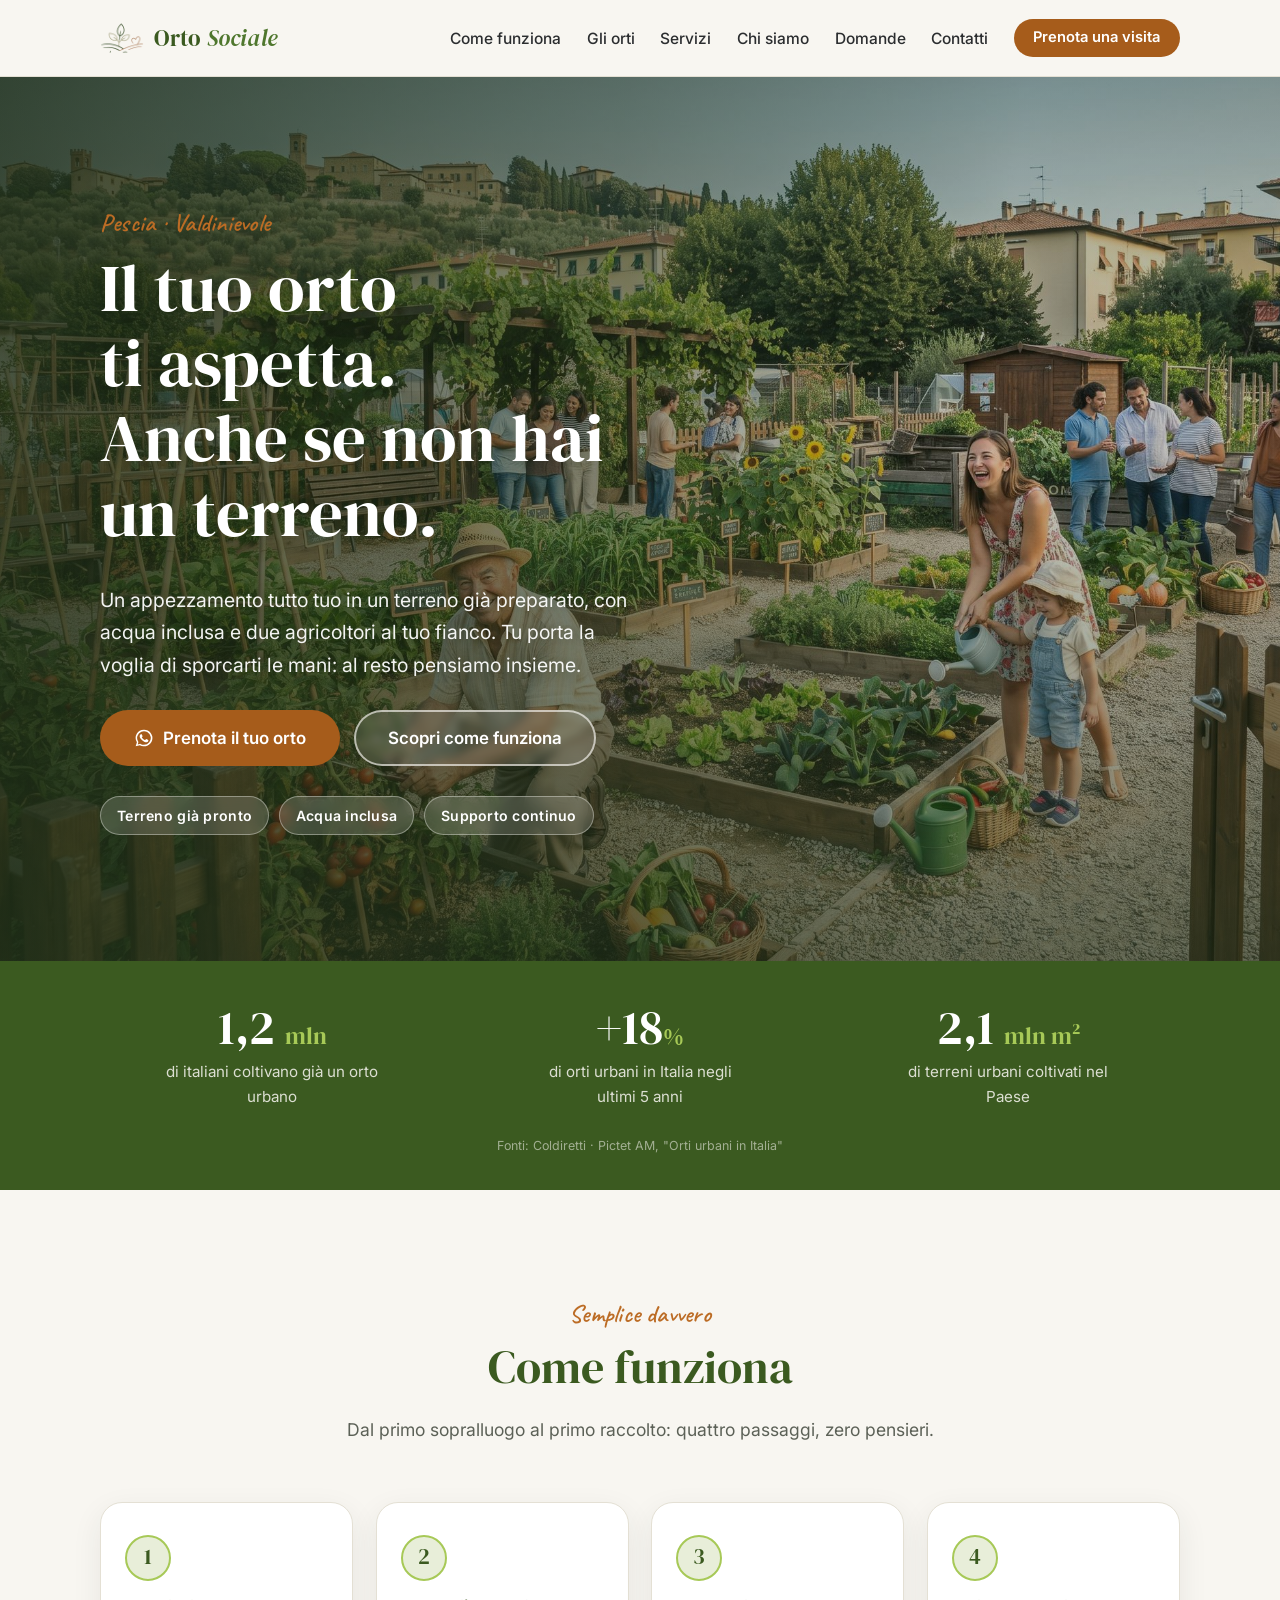
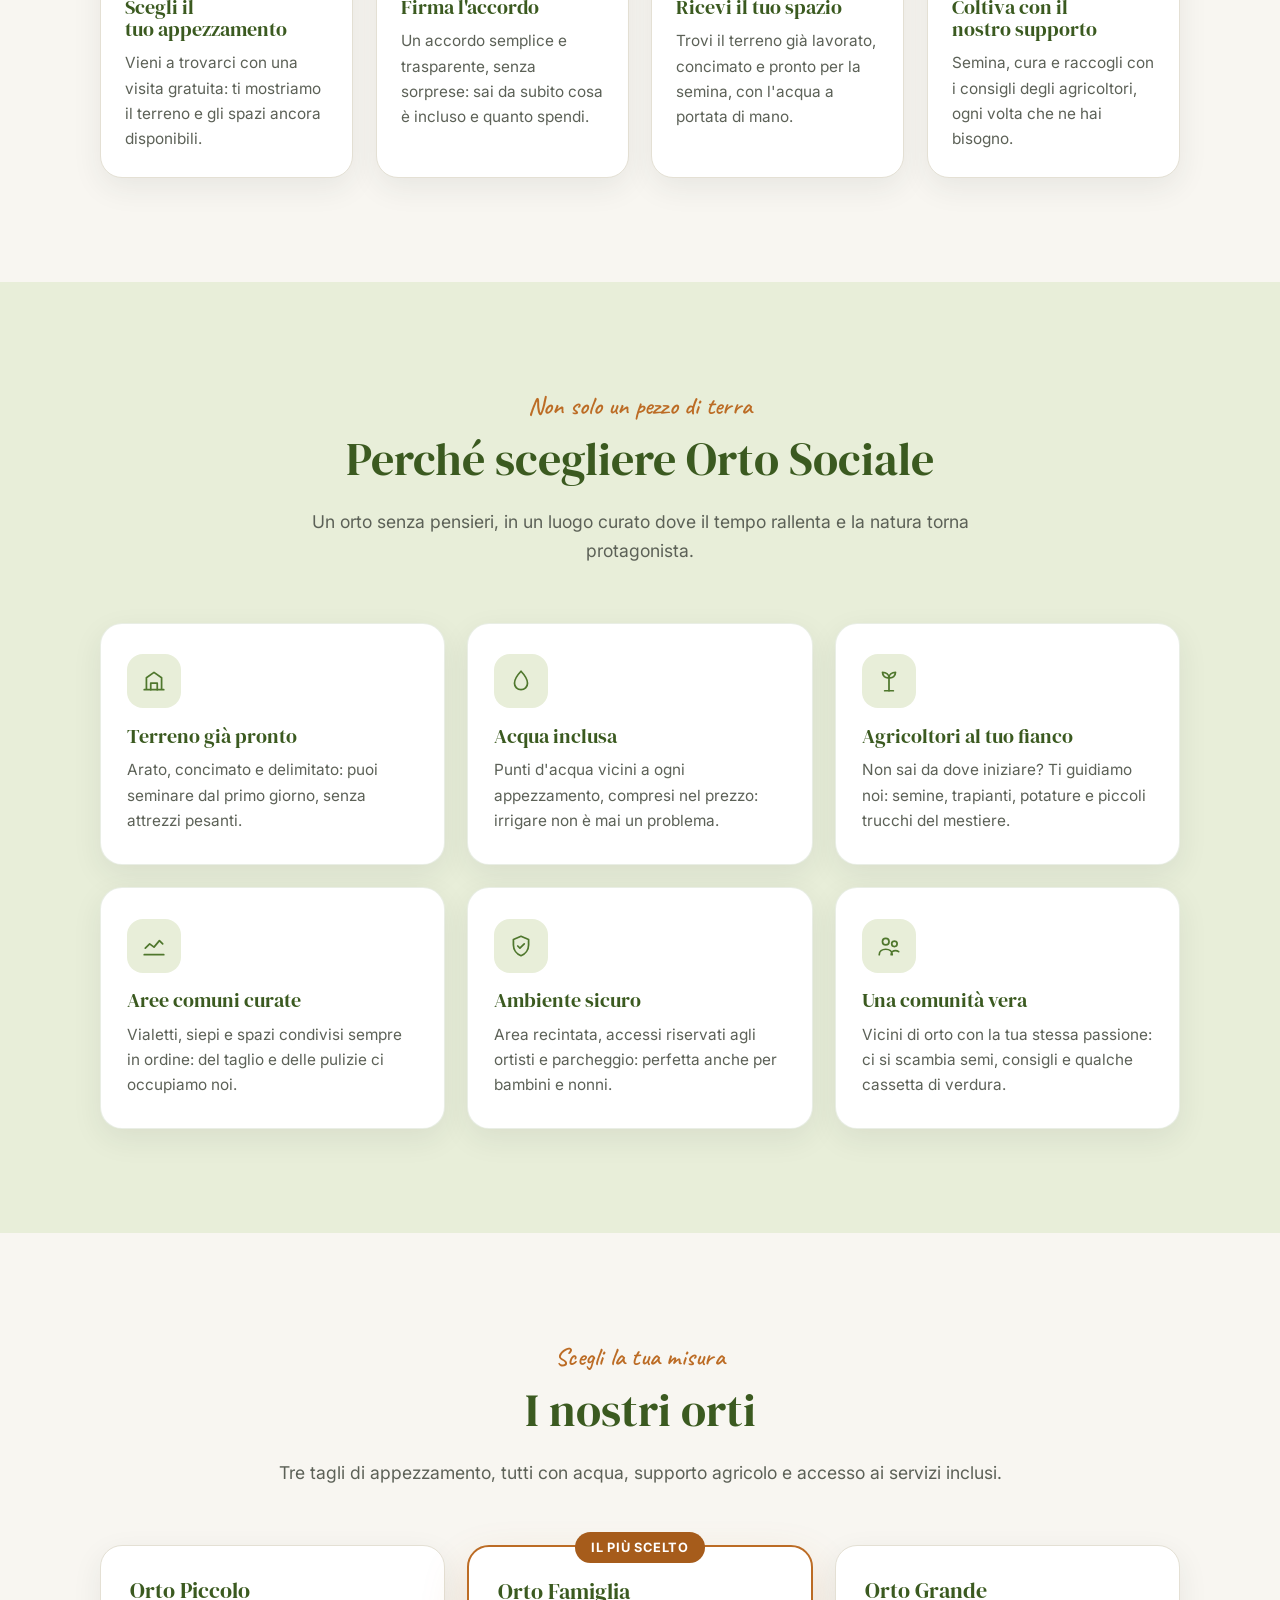
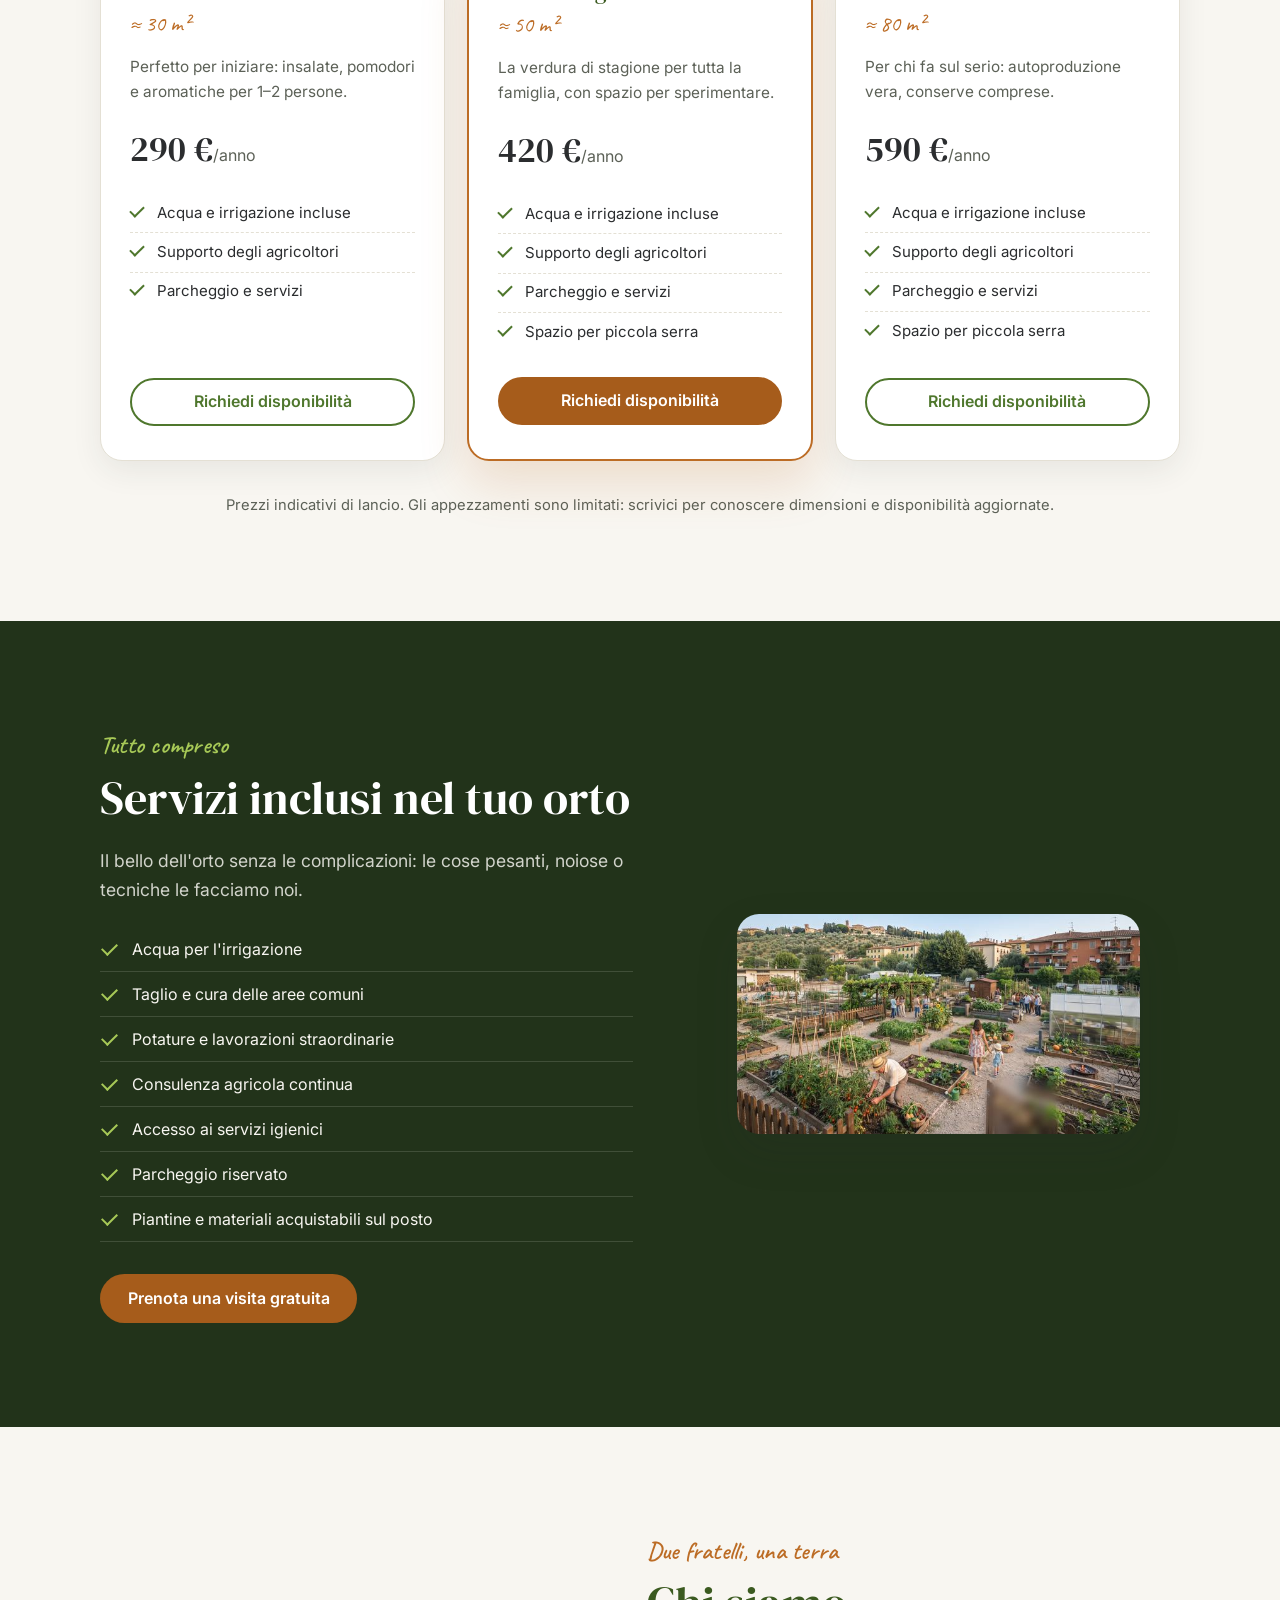
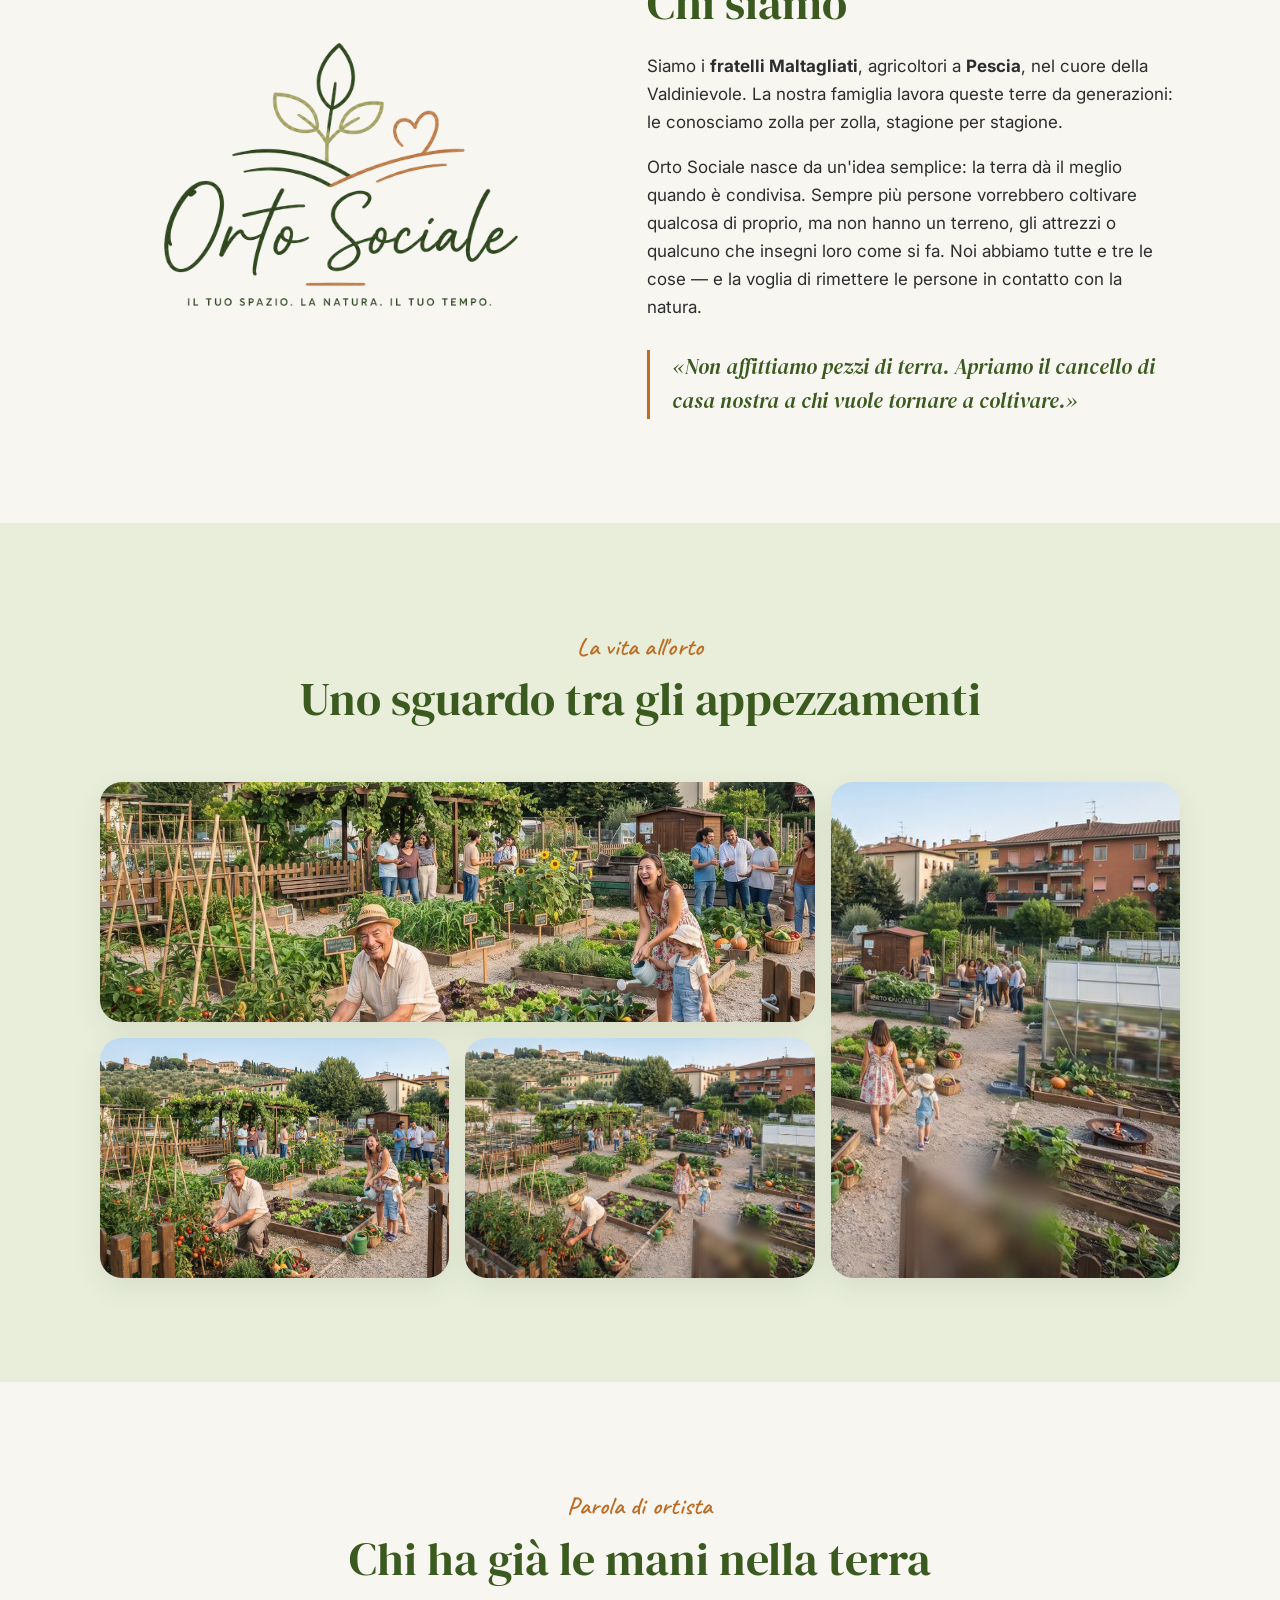
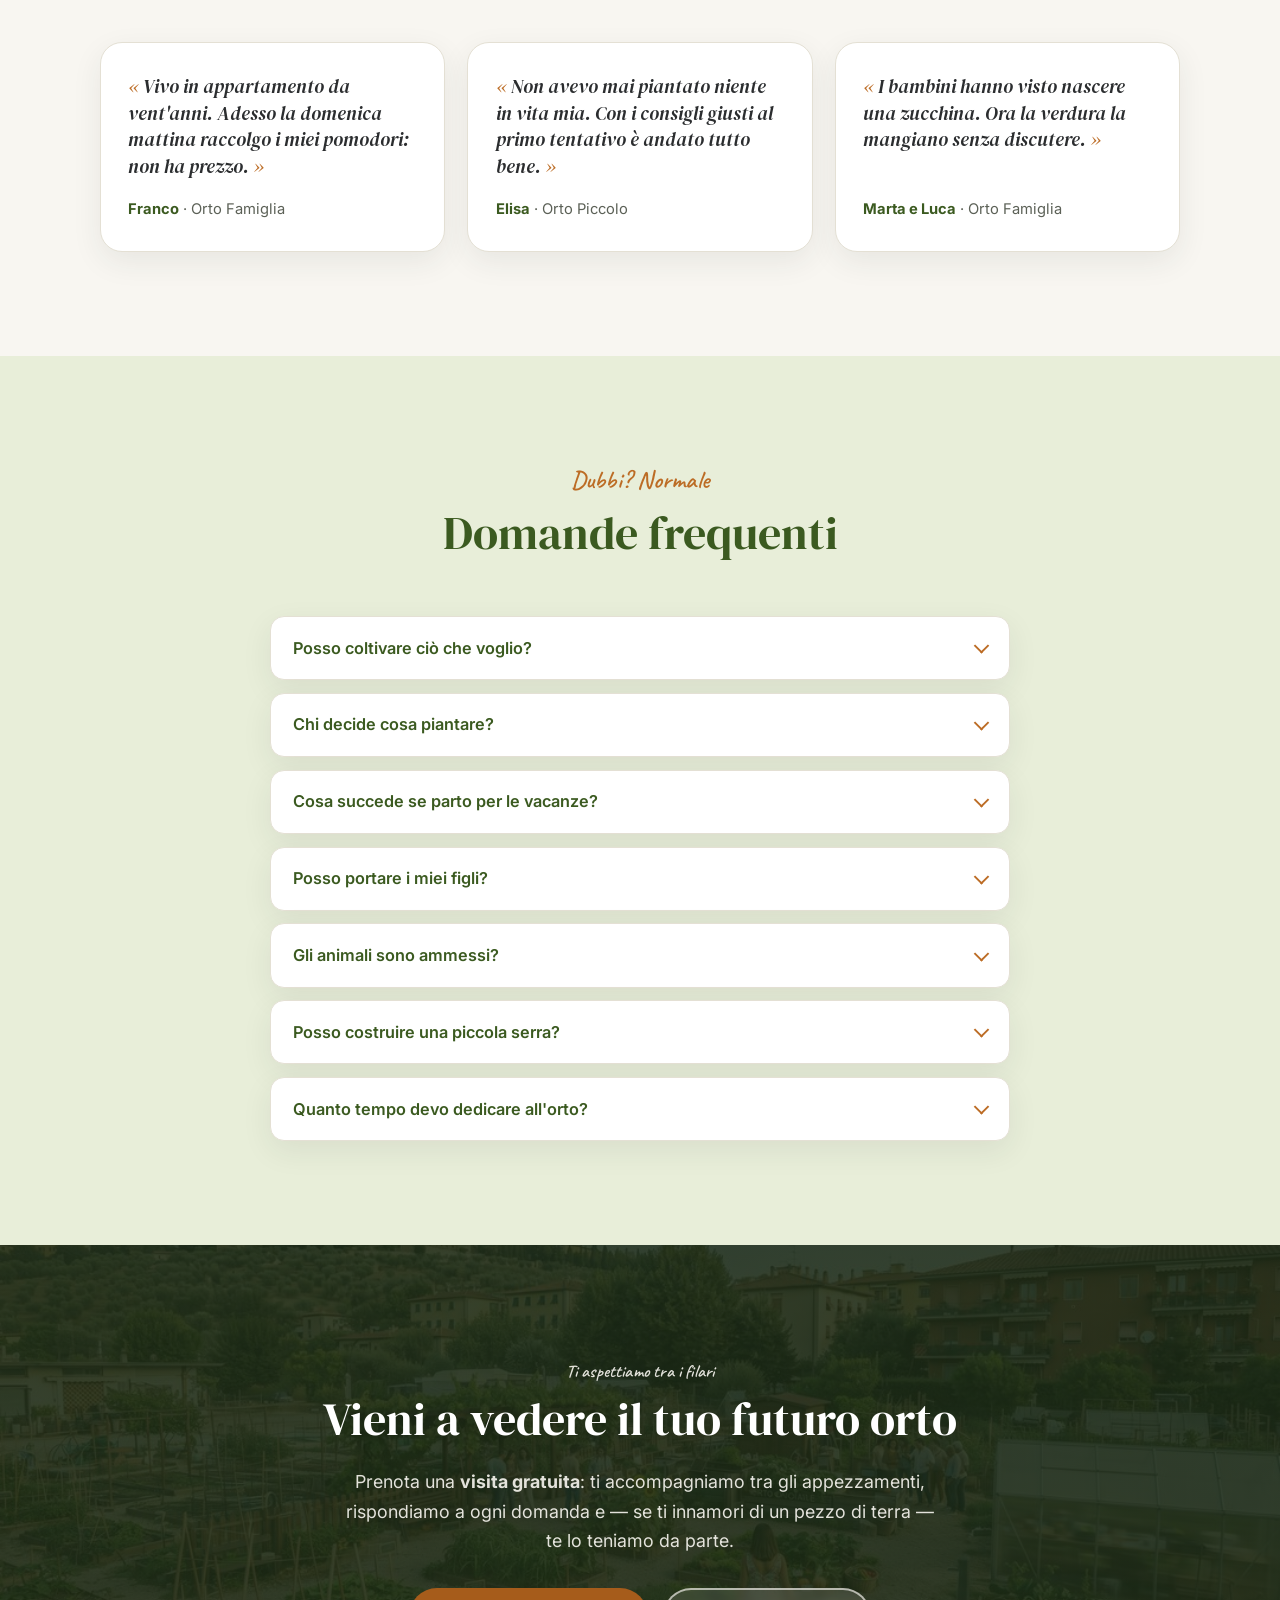
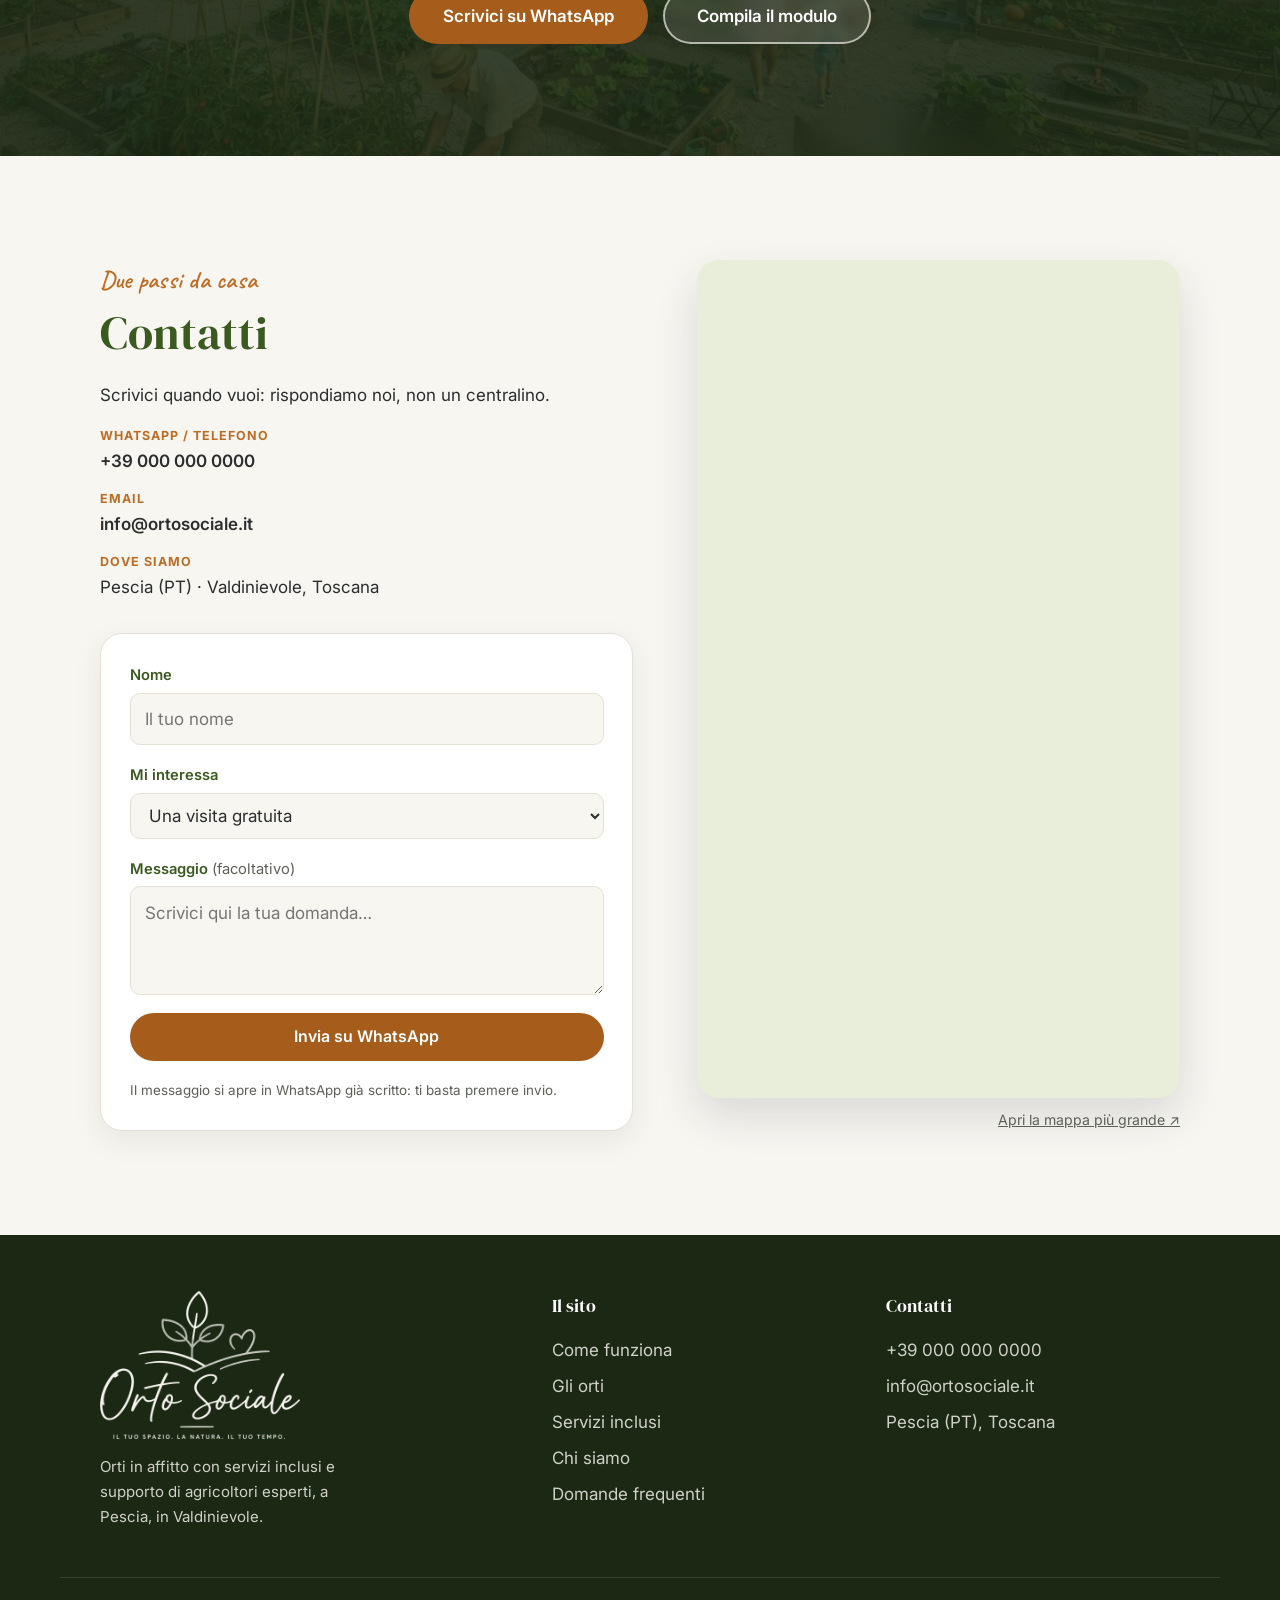
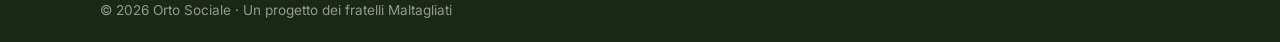
==== index.html @ 871f7863 "Sito Orto Sociale: one-page statico HTML/CSS/JS, SEO completo, asset ottimizzati Co-Authored-By: Cla" ====
<!DOCTYPE html>
<html lang="it">
<head>
  <meta charset="UTF-8">
  <meta name="viewport" content="width=device-width, initial-scale=1.0">

  <!-- SEO -->
  <title>Orto Sociale — Il tuo orto in affitto a Pescia, con il supporto di agricoltori esperti</title>
  <meta name="description" content="Coltiva il tuo orto personale in un terreno già pronto a Pescia (PT): acqua inclusa, agricoltori al tuo fianco e una comunità di appassionati. Prenota una visita gratuita.">
  <link rel="canonical" href="https://aliosaaaa.github.io/orto.sociale/">
  <meta name="theme-color" content="#4F772D">

  <!-- Open Graph -->
  <meta property="og:type" content="website">
  <meta property="og:locale" content="it_IT">
  <meta property="og:site_name" content="Orto Sociale">
  <meta property="og:title" content="Orto Sociale — Il tuo spazio. La natura. Il tuo tempo.">
  <meta property="og:description" content="Il tuo orto personale in un terreno già pronto a Pescia: acqua inclusa, supporto di agricoltori esperti, comunità. Prenota una visita gratuita.">
  <meta property="og:url" content="https://aliosaaaa.github.io/orto.sociale/">
  <meta property="og:image" content="https://aliosaaaa.github.io/orto.sociale/assets/img/orto-hero-1920.jpg">
  <meta property="og:image:width" content="1920">
  <meta property="og:image:height" content="1293">
  <meta property="og:image:alt" content="L'orto sociale al tramonto: famiglie e ortisti tra gli appezzamenti coltivati">

  <!-- Twitter Card -->
  <meta name="twitter:card" content="summary_large_image">
  <meta name="twitter:title" content="Orto Sociale — Il tuo spazio. La natura. Il tuo tempo.">
  <meta name="twitter:description" content="Il tuo orto personale in un terreno già pronto a Pescia: acqua inclusa, supporto di agricoltori esperti, comunità.">
  <meta name="twitter:image" content="https://aliosaaaa.github.io/orto.sociale/assets/img/orto-hero-1920.jpg">

  <!-- Favicon -->
  <link rel="icon" type="image/png" sizes="32x32" href="./assets/img/favicon-32.png">
  <link rel="icon" type="image/png" sizes="192x192" href="./assets/img/favicon-192.png">
  <link rel="apple-touch-icon" sizes="180x180" href="./assets/img/favicon-180.png">

  <!-- Fonts -->
  <link rel="preconnect" href="https://fonts.googleapis.com">
  <link rel="preconnect" href="https://fonts.gstatic.com" crossorigin>
  <link href="https://fonts.googleapis.com/css2?family=DM+Serif+Display:ital@0;1&family=Inter:wght@400;500;600;700&family=Caveat:wght@600&display=swap" rel="stylesheet">

  <link rel="stylesheet" href="./assets/css/style.css">

  <!-- JSON-LD -->
  <script type="application/ld+json">
  {
    "@context": "https://schema.org",
    "@type": "LocalBusiness",
    "@id": "https://aliosaaaa.github.io/orto.sociale/#business",
    "name": "Orto Sociale — Fratelli Maltagliati",
    "description": "Orti in affitto con servizi inclusi e supporto di agricoltori esperti a Pescia (PT). Terreno già pronto, acqua inclusa, comunità di appassionati.",
    "url": "https://aliosaaaa.github.io/orto.sociale/",
    "image": "https://aliosaaaa.github.io/orto.sociale/assets/img/orto-hero-1920.jpg",
    "logo": "https://aliosaaaa.github.io/orto.sociale/assets/img/logo.png",
    "telephone": "+39 000 000 0000",
    "priceRange": "€",
    "address": {
      "@type": "PostalAddress",
      "addressLocality": "Pescia",
      "addressRegion": "PT",
      "addressCountry": "IT"
    },
    "geo": { "@type": "GeoCoordinates", "latitude": 43.9016, "longitude": 10.6889 },
    "slogan": "Il tuo spazio. La natura. Il tuo tempo."
  }
  </script>
  <script type="application/ld+json">
  {
    "@context": "https://schema.org",
    "@type": "FAQPage",
    "mainEntity": [
      { "@type": "Question", "name": "Posso coltivare ciò che voglio?", "acceptedAnswer": { "@type": "Answer", "text": "Sì: il tuo appezzamento è tuo e decidi tu cosa piantare. Gli agricoltori ti consigliano le varietà più adatte alla stagione e al terreno, ma la scelta finale è sempre la tua." } },
      { "@type": "Question", "name": "Chi decide cosa piantare?", "acceptedAnswer": { "@type": "Answer", "text": "Tu. Il nostro compito è supportarti: ti suggeriamo cosa funziona meglio in ogni periodo dell'anno e ti aiutiamo a impostare le semine, ma l'orto resta personale al 100%." } },
      { "@type": "Question", "name": "Cosa succede se parto per le vacanze?", "acceptedAnswer": { "@type": "Answer", "text": "Nessun problema: puoi accordarti con noi o con altri ortisti per l'irrigazione durante la tua assenza. È uno dei vantaggi di far parte di una comunità." } },
      { "@type": "Question", "name": "Posso portare i miei figli?", "acceptedAnswer": { "@type": "Answer", "text": "Certo, anzi: l'orto è un'esperienza bellissima per i bambini. L'area è recintata e sicura, e imparare da dove arriva il cibo è la lezione più bella che possano ricevere." } },
      { "@type": "Question", "name": "Gli animali sono ammessi?", "acceptedAnswer": { "@type": "Answer", "text": "I cani sono benvenuti al guinzaglio nelle aree comuni, nel rispetto degli altri ortisti e delle coltivazioni." } },
      { "@type": "Question", "name": "Posso costruire una piccola serra?", "acceptedAnswer": { "@type": "Answer", "text": "Sì, sono ammesse piccole serre e tunnel stagionali all'interno del tuo appezzamento. Ti aiutiamo noi a montarla nel modo giusto." } },
      { "@type": "Question", "name": "Quanto tempo devo dedicare all'orto?", "acceptedAnswer": { "@type": "Answer", "text": "Per un orto di 30 m² bastano 2-3 ore a settimana nei periodi di punta. Con il terreno già lavorato e l'acqua a portata di mano, il grosso della fatica lo abbiamo già fatto noi." } }
    ]
  }
  </script>
</head>
<body>

<a class="skip-link" href="#main">Salta al contenuto</a>

<!-- ===== Header ===== -->
<header class="site-header" id="top">
  <div class="container header-inner">
    <a href="#top" class="brand" aria-label="Orto Sociale — torna all'inizio">
      <img src="./assets/img/favicon-192.png" alt="" width="44" height="44" class="brand-mark">
      <span class="brand-name">Orto <em>Sociale</em></span>
    </a>
    <nav class="site-nav" aria-label="Navigazione principale">
      <button class="nav-toggle" aria-expanded="false" aria-controls="nav-menu" aria-label="Apri il menu">
        <span class="nav-toggle-bar"></span><span class="nav-toggle-bar"></span><span class="nav-toggle-bar"></span>
      </button>
      <ul id="nav-menu" class="nav-menu">
        <li><a href="#come-funziona">Come funziona</a></li>
        <li><a href="#orti">Gli orti</a></li>
        <li><a href="#servizi">Servizi</a></li>
        <li><a href="#chi-siamo">Chi siamo</a></li>
        <li><a href="#faq">Domande</a></li>
        <li><a href="#contatti">Contatti</a></li>
        <li class="nav-cta-item"><a href="#contatti" class="btn btn-terra btn-sm">Prenota una visita</a></li>
      </ul>
    </nav>
  </div>
</header>

<main id="main">

  <!-- ===== Hero ===== -->
  <section class="hero">
    <picture class="hero-media">
      <source media="(max-width: 640px)" srcset="./assets/img/orto-hero-640.jpg">
      <source media="(max-width: 1200px)" srcset="./assets/img/orto-hero-1080.jpg">
      <img src="./assets/img/orto-hero-1920.jpg" alt="L'orto sociale nel tardo pomeriggio: un ortista raccoglie i pomodori mentre famiglie e vicini chiacchierano tra gli appezzamenti" fetchpriority="high">
    </picture>
    <div class="hero-scrim" aria-hidden="true"></div>
    <div class="container hero-content">
      <p class="eyebrow eyebrow-script">Pescia · Valdinievole</p>
      <h1>Il tuo orto ti aspetta.<br>Anche se non hai un terreno.</h1>
      <p class="hero-sub">Un appezzamento tutto tuo in un terreno già preparato, con acqua inclusa e due agricoltori al tuo fianco. Tu porta la voglia di sporcarti le mani: al resto pensiamo insieme.</p>
      <div class="hero-actions">
        <a class="btn btn-terra btn-lg" href="https://wa.me/390000000000?text=Ciao!%20Vorrei%20prenotare%20una%20visita%20gratuita%20all%27Orto%20Sociale." target="_blank" rel="noopener">
          <svg viewBox="0 0 24 24" width="20" height="20" aria-hidden="true" fill="currentColor"><path d="M12 2a9.9 9.9 0 0 0-8.5 15.1L2 22l5-1.4A10 10 0 1 0 12 2Zm0 18.2a8.2 8.2 0 0 1-4.2-1.1l-.3-.2-3 .8.8-2.9-.2-.3A8.2 8.2 0 1 1 12 20.2Zm4.5-6.1c-.2-.1-1.5-.7-1.7-.8s-.4-.1-.6.1-.6.8-.8.9-.3.2-.5 0a6.7 6.7 0 0 1-2-1.2 7.4 7.4 0 0 1-1.4-1.7c-.1-.2 0-.4.1-.5l.4-.4a1.7 1.7 0 0 0 .2-.4.4.4 0 0 0 0-.4c0-.1-.5-1.3-.7-1.8s-.4-.4-.6-.4h-.5a1 1 0 0 0-.7.3 2.9 2.9 0 0 0-.9 2.1 5 5 0 0 0 1 2.7 11.4 11.4 0 0 0 4.4 3.9 14.6 14.6 0 0 0 1.5.5 3.6 3.6 0 0 0 1.6.1 2.7 2.7 0 0 0 1.7-1.2 2.1 2.1 0 0 0 .2-1.2c-.1-.1-.3-.2-.5-.3Z"/></svg>
          Prenota il tuo orto
        </a>
        <a class="btn btn-ghost btn-lg" href="#come-funziona">Scopri come funziona</a>
      </div>
      <ul class="hero-chips" aria-label="Cosa è incluso">
        <li>Terreno già pronto</li>
        <li>Acqua inclusa</li>
        <li>Supporto continuo</li>
      </ul>
    </div>
  </section>

  <!-- ===== Numeri ===== -->
  <section class="stats" aria-label="L'orto urbano in Italia, in numeri">
    <div class="container stats-grid">
      <div class="stat">
        <p class="stat-num">1,2 <span>mln</span></p>
        <p class="stat-label">di italiani coltivano già un orto urbano</p>
      </div>
      <div class="stat">
        <p class="stat-num">+18<span>%</span></p>
        <p class="stat-label">di orti urbani in Italia negli ultimi 5 anni</p>
      </div>
      <div class="stat">
        <p class="stat-num">2,1 <span>mln m²</span></p>
        <p class="stat-label">di terreni urbani coltivati nel Paese</p>
      </div>
      <p class="stats-source">Fonti: Coldiretti · Pictet AM, "Orti urbani in Italia"</p>
    </div>
  </section>

  <!-- ===== Come funziona ===== -->
  <section class="section" id="come-funziona">
    <div class="container">
      <header class="section-head">
        <p class="eyebrow eyebrow-script">Semplice davvero</p>
        <h2>Come funziona</h2>
        <p class="section-sub">Dal primo sopralluogo al primo raccolto: quattro passaggi, zero pensieri.</p>
      </header>
      <ol class="steps">
        <li class="step">
          <span class="step-num" aria-hidden="true">1</span>
          <h3>Scegli il tuo appezzamento</h3>
          <p>Vieni a trovarci con una visita gratuita: ti mostriamo il terreno e gli spazi ancora disponibili.</p>
        </li>
        <li class="step">
          <span class="step-num" aria-hidden="true">2</span>
          <h3>Firma l'accordo</h3>
          <p>Un accordo semplice e trasparente, senza sorprese: sai da subito cosa è incluso e quanto spendi.</p>
        </li>
        <li class="step">
          <span class="step-num" aria-hidden="true">3</span>
          <h3>Ricevi il tuo spazio</h3>
          <p>Trovi il terreno già lavorato, concimato e pronto per la semina, con l'acqua a portata di mano.</p>
        </li>
        <li class="step">
          <span class="step-num" aria-hidden="true">4</span>
          <h3>Coltiva con il nostro supporto</h3>
          <p>Semina, cura e raccogli con i consigli degli agricoltori, ogni volta che ne hai bisogno.</p>
        </li>
      </ol>
    </div>
  </section>

  <!-- ===== Perché ===== -->
  <section class="section section-tinted" id="perche">
    <div class="container">
      <header class="section-head">
        <p class="eyebrow eyebrow-script">Non solo un pezzo di terra</p>
        <h2>Perché scegliere Orto Sociale</h2>
        <p class="section-sub">Un orto senza pensieri, in un luogo curato dove il tempo rallenta e la natura torna protagonista.</p>
      </header>
      <div class="benefits">
        <article class="benefit">
          <span class="benefit-icon" aria-hidden="true"><svg viewBox="0 0 24 24" width="26" height="26" fill="none" stroke="currentColor" stroke-width="1.6" stroke-linecap="round" stroke-linejoin="round"><path d="M3 20h18M5 20V9l7-5 7 5v11"/><path d="M9 20v-6h6v6"/></svg></span>
          <h3>Terreno già pronto</h3>
          <p>Arato, concimato e delimitato: puoi seminare dal primo giorno, senza attrezzi pesanti.</p>
        </article>
        <article class="benefit">
          <span class="benefit-icon" aria-hidden="true"><svg viewBox="0 0 24 24" width="26" height="26" fill="none" stroke="currentColor" stroke-width="1.6" stroke-linecap="round" stroke-linejoin="round"><path d="M12 3s6 6.3 6 11a6 6 0 0 1-12 0c0-4.7 6-11 6-11Z"/></svg></span>
          <h3>Acqua inclusa</h3>
          <p>Punti d'acqua vicini a ogni appezzamento, compresi nel prezzo: irrigare non è mai un problema.</p>
        </article>
        <article class="benefit">
          <span class="benefit-icon" aria-hidden="true"><svg viewBox="0 0 24 24" width="26" height="26" fill="none" stroke="currentColor" stroke-width="1.6" stroke-linecap="round" stroke-linejoin="round"><path d="M12 21V9M12 9c0-3-2.5-5-6-5 0 3.5 2.5 5.5 6 5Zm0 0c0-3 2.5-5 6-5 0 3.5-2.5 5.5-6 5Z"/><path d="M8 21h8"/></svg></span>
          <h3>Agricoltori al tuo fianco</h3>
          <p>Non sai da dove iniziare? Ti guidiamo noi: semine, trapianti, potature e piccoli trucchi del mestiere.</p>
        </article>
        <article class="benefit">
          <span class="benefit-icon" aria-hidden="true"><svg viewBox="0 0 24 24" width="26" height="26" fill="none" stroke="currentColor" stroke-width="1.6" stroke-linecap="round" stroke-linejoin="round"><path d="m4 14 4-4 4 3 5-6 3 3"/><path d="M3 20h18"/></svg></span>
          <h3>Aree comuni curate</h3>
          <p>Vialetti, siepi e spazi condivisi sempre in ordine: del taglio e delle pulizie ci occupiamo noi.</p>
        </article>
        <article class="benefit">
          <span class="benefit-icon" aria-hidden="true"><svg viewBox="0 0 24 24" width="26" height="26" fill="none" stroke="currentColor" stroke-width="1.6" stroke-linecap="round" stroke-linejoin="round"><path d="M12 3 5 6v5c0 4.5 3 8.5 7 10 4-1.5 7-5.5 7-10V6l-7-3Z"/><path d="m9 12 2 2 4-4"/></svg></span>
          <h3>Ambiente sicuro</h3>
          <p>Area recintata, accessi riservati agli ortisti e parcheggio: perfetta anche per bambini e nonni.</p>
        </article>
        <article class="benefit">
          <span class="benefit-icon" aria-hidden="true"><svg viewBox="0 0 24 24" width="26" height="26" fill="none" stroke="currentColor" stroke-width="1.6" stroke-linecap="round" stroke-linejoin="round"><circle cx="9" cy="8" r="3"/><circle cx="17" cy="10" r="2.5"/><path d="M3 20c0-3 2.7-5 6-5s6 2 6 5M14 20c0-2.2 1.8-3.8 4-3.8 1.1 0 2.1.4 2.9 1"/></svg></span>
          <h3>Una comunità vera</h3>
          <p>Vicini di orto con la tua stessa passione: ci si scambia semi, consigli e qualche cassetta di verdura.</p>
        </article>
      </div>
    </div>
  </section>

  <!-- ===== Gli orti ===== -->
  <section class="section" id="orti">
    <div class="container">
      <header class="section-head">
        <p class="eyebrow eyebrow-script">Scegli la tua misura</p>
        <h2>I nostri orti</h2>
        <p class="section-sub">Tre tagli di appezzamento, tutti con acqua, supporto agricolo e accesso ai servizi inclusi.</p>
      </header>
      <div class="plots">
        <article class="plot">
          <h3>Orto Piccolo</h3>
          <p class="plot-size">≈ 30 m²</p>
          <p class="plot-desc">Perfetto per iniziare: insalate, pomodori e aromatiche per 1–2 persone.</p>
          <p class="plot-price"><strong>290 €</strong><span>/anno</span></p>
          <ul class="plot-list">
            <li>Acqua e irrigazione incluse</li>
            <li>Supporto degli agricoltori</li>
            <li>Parcheggio e servizi</li>
          </ul>
          <a class="btn btn-outline" href="#contatti">Richiedi disponibilità</a>
        </article>
        <article class="plot plot-featured">
          <p class="plot-badge">Il più scelto</p>
          <h3>Orto Famiglia</h3>
          <p class="plot-size">≈ 50 m²</p>
          <p class="plot-desc">La verdura di stagione per tutta la famiglia, con spazio per sperimentare.</p>
          <p class="plot-price"><strong>420 €</strong><span>/anno</span></p>
          <ul class="plot-list">
            <li>Acqua e irrigazione incluse</li>
            <li>Supporto degli agricoltori</li>
            <li>Parcheggio e servizi</li>
            <li>Spazio per piccola serra</li>
          </ul>
          <a class="btn btn-terra" href="#contatti">Richiedi disponibilità</a>
        </article>
        <article class="plot">
          <h3>Orto Grande</h3>
          <p class="plot-size">≈ 80 m²</p>
          <p class="plot-desc">Per chi fa sul serio: autoproduzione vera, conserve comprese.</p>
          <p class="plot-price"><strong>590 €</strong><span>/anno</span></p>
          <ul class="plot-list">
            <li>Acqua e irrigazione incluse</li>
            <li>Supporto degli agricoltori</li>
            <li>Parcheggio e servizi</li>
            <li>Spazio per piccola serra</li>
          </ul>
          <a class="btn btn-outline" href="#contatti">Richiedi disponibilità</a>
        </article>
      </div>
      <p class="plots-note">Prezzi indicativi di lancio. Gli appezzamenti sono limitati: scrivici per conoscere dimensioni e disponibilità aggiornate.</p>
    </div>
  </section>

  <!-- ===== Servizi ===== -->
  <section class="section section-dark" id="servizi">
    <div class="container split">
      <div class="split-text">
        <p class="eyebrow eyebrow-script eyebrow-onDark">Tutto compreso</p>
        <h2>Servizi inclusi nel tuo orto</h2>
        <p class="section-sub-onDark">Il bello dell'orto senza le complicazioni: le cose pesanti, noiose o tecniche le facciamo noi.</p>
        <ul class="check-list">
          <li>Acqua per l'irrigazione</li>
          <li>Taglio e cura delle aree comuni</li>
          <li>Potature e lavorazioni straordinarie</li>
          <li>Consulenza agricola continua</li>
          <li>Accesso ai servizi igienici</li>
          <li>Parcheggio riservato</li>
          <li>Piantine e materiali acquistabili sul posto</li>
        </ul>
        <a class="btn btn-terra" href="#contatti">Prenota una visita gratuita</a>
      </div>
      <figure class="split-media">
        <img src="./assets/img/orto-panorama-1080.jpg"
             srcset="./assets/img/orto-panorama-640.jpg 640w, ./assets/img/orto-panorama-1080.jpg 1080w"
             sizes="(max-width: 900px) 100vw, 48vw"
             alt="Vista dall'alto dell'orto sociale: appezzamenti ordinati, serra comune, pergolato e ortisti al lavoro" loading="lazy" width="1080" height="589">
        <figcaption class="visually-hidden">Il terreno di Orto Sociale visto dall'alto</figcaption>
      </figure>
    </div>
  </section>

  <!-- ===== Chi siamo ===== -->
  <section class="section" id="chi-siamo">
    <div class="container split split-reverse">
      <div class="split-text">
        <p class="eyebrow eyebrow-script">Due fratelli, una terra</p>
        <h2>Chi siamo</h2>
        <p>Siamo i <strong>fratelli Maltagliati</strong>, agricoltori a <strong>Pescia</strong>, nel cuore della Valdinievole. La nostra famiglia lavora queste terre da generazioni: le conosciamo zolla per zolla, stagione per stagione.</p>
        <p>Orto Sociale nasce da un'idea semplice: la terra dà il meglio quando è condivisa. Sempre più persone vorrebbero coltivare qualcosa di proprio, ma non hanno un terreno, gli attrezzi o qualcuno che insegni loro come si fa. Noi abbiamo tutte e tre le cose — e la voglia di rimettere le persone in contatto con la natura.</p>
          <blockquote class="quote-brand">
          <p>«Non affittiamo pezzi di terra. Apriamo il cancello di casa nostra a chi vuole tornare a coltivare.»</p>
        </blockquote>
      </div>
      <figure class="split-media split-media-logo">
        <img src="./assets/img/logo.png" alt="Logo di Orto Sociale: un germoglio e un cuore sopra due colline stilizzate, con il motto «Il tuo spazio. La natura. Il tuo tempo.»" loading="lazy" width="900" height="668">
      </figure>
    </div>
  </section>

  <!-- ===== Galleria ===== -->
  <section class="section section-tinted" id="galleria">
    <div class="container">
      <header class="section-head">
        <p class="eyebrow eyebrow-script">La vita all'orto</p>
        <h2>Uno sguardo tra gli appezzamenti</h2>
      </header>
      <div class="gallery">
        <figure class="gallery-item g-wide">
          <img src="./assets/img/orto-hero-1080.jpg" alt="Il vialetto centrale dell'orto al tramonto, tra pomodori maturi e girasoli" loading="lazy">
        </figure>
        <figure class="gallery-item g-tall">
          <img src="./assets/img/orto-panorama-1080.jpg" class="crop-right" alt="La serra comune e gli appezzamenti visti dall'ingresso" loading="lazy">
        </figure>
        <figure class="gallery-item">
          <img src="./assets/img/orto-hero-1080.jpg" class="crop-left" alt="Un ortista raccoglie i pomodori nel suo appezzamento" loading="lazy">
        </figure>
        <figure class="gallery-item">
          <img src="./assets/img/orto-panorama-1080.jpg" class="crop-center" alt="Famiglie e vicini di orto chiacchierano tra le aiuole" loading="lazy">
        </figure>
      </div>
    </div>
  </section>

  <!-- ===== Testimonianze ===== -->
  <section class="section" id="testimonianze">
    <div class="container">
      <header class="section-head">
        <p class="eyebrow eyebrow-script">Parola di ortista</p>
        <h2>Chi ha già le mani nella terra</h2>
      </header>
      <!-- NOTA: testimonianze di esempio — sostituire con citazioni reali dei primi partecipanti prima del lancio -->
      <div class="testimonials">
        <figure class="testimonial">
          <blockquote><p>Vivo in appartamento da vent'anni. Adesso la domenica mattina raccolgo i miei pomodori: non ha prezzo.</p></blockquote>
          <figcaption><strong>Franco</strong> · Orto Famiglia</figcaption>
        </figure>
        <figure class="testimonial">
          <blockquote><p>Non avevo mai piantato niente in vita mia. Con i consigli giusti al primo tentativo è andato tutto bene.</p></blockquote>
          <figcaption><strong>Elisa</strong> · Orto Piccolo</figcaption>
        </figure>
        <figure class="testimonial">
          <blockquote><p>I bambini hanno visto nascere una zucchina. Ora la verdura la mangiano senza discutere.</p></blockquote>
          <figcaption><strong>Marta e Luca</strong> · Orto Famiglia</figcaption>
        </figure>
      </div>
    </div>
  </section>

  <!-- ===== FAQ ===== -->
  <section class="section section-tinted" id="faq">
    <div class="container container-narrow">
      <header class="section-head">
        <p class="eyebrow eyebrow-script">Dubbi? Normale</p>
        <h2>Domande frequenti</h2>
      </header>
      <div class="faq-list">
        <details class="faq-item">
          <summary>Posso coltivare ciò che voglio?</summary>
          <p>Sì: il tuo appezzamento è tuo e decidi tu cosa piantare. Gli agricoltori ti consigliano le varietà più adatte alla stagione e al terreno, ma la scelta finale è sempre la tua.</p>
        </details>
        <details class="faq-item">
          <summary>Chi decide cosa piantare?</summary>
          <p>Tu. Il nostro compito è supportarti: ti suggeriamo cosa funziona meglio in ogni periodo dell'anno e ti aiutiamo a impostare le semine, ma l'orto resta personale al 100%.</p>
        </details>
        <details class="faq-item">
          <summary>Cosa succede se parto per le vacanze?</summary>
          <p>Nessun problema: puoi accordarti con noi o con altri ortisti per l'irrigazione durante la tua assenza. È uno dei vantaggi di far parte di una comunità.</p>
        </details>
        <details class="faq-item">
          <summary>Posso portare i miei figli?</summary>
          <p>Certo, anzi: l'orto è un'esperienza bellissima per i bambini. L'area è recintata e sicura, e imparare da dove arriva il cibo è la lezione più bella che possano ricevere.</p>
        </details>
        <details class="faq-item">
          <summary>Gli animali sono ammessi?</summary>
          <p>I cani sono benvenuti al guinzaglio nelle aree comuni, nel rispetto degli altri ortisti e delle coltivazioni.</p>
        </details>
        <details class="faq-item">
          <summary>Posso costruire una piccola serra?</summary>
          <p>Sì, sono ammesse piccole serre e tunnel stagionali all'interno del tuo appezzamento. Ti aiutiamo noi a montarla nel modo giusto.</p>
        </details>
        <details class="faq-item">
          <summary>Quanto tempo devo dedicare all'orto?</summary>
          <p>Per un orto di 30 m² bastano 2–3 ore a settimana nei periodi di punta. Con il terreno già lavorato e l'acqua a portata di mano, il grosso della fatica lo abbiamo già fatto noi.</p>
        </details>
      </div>
    </div>
  </section>

  <!-- ===== CTA finale ===== -->
  <section class="cta-final">
    <div class="container">
      <p class="eyebrow eyebrow-script eyebrow-onDark">Ti aspettiamo tra i filari</p>
      <h2>Vieni a vedere il tuo futuro orto</h2>
      <p>Prenota una <strong>visita gratuita</strong>: ti accompagniamo tra gli appezzamenti, rispondiamo a ogni domanda e — se ti innamori di un pezzo di terra — te lo teniamo da parte.</p>
      <div class="hero-actions">
        <a class="btn btn-terra btn-lg" href="https://wa.me/390000000000?text=Ciao!%20Vorrei%20prenotare%20una%20visita%20gratuita%20all%27Orto%20Sociale." target="_blank" rel="noopener">Scrivici su WhatsApp</a>
        <a class="btn btn-ghost btn-lg" href="#contatti">Compila il modulo</a>
      </div>
    </div>
  </section>

  <!-- ===== Contatti ===== -->
  <section class="section" id="contatti">
    <div class="container split">
      <div class="split-text">
        <p class="eyebrow eyebrow-script">Due passi da casa</p>
        <h2>Contatti</h2>
        <p>Scrivici quando vuoi: rispondiamo noi, non un centralino.</p>
        <ul class="contact-list">
          <li>
            <span class="contact-label">WhatsApp / Telefono</span>
            <a href="tel:+390000000000">+39 000 000 0000</a>
          </li>
          <li>
            <span class="contact-label">Email</span>
            <a href="mailto:info@ortosociale.it">info@ortosociale.it</a>
          </li>
          <li>
            <span class="contact-label">Dove siamo</span>
            <span>Pescia (PT) · Valdinievole, Toscana</span>
          </li>
        </ul>
        <form class="contact-form" id="contact-form" aria-label="Modulo di contatto">
          <div class="form-row">
            <label for="f-name">Nome</label>
            <input type="text" id="f-name" name="name" required autocomplete="name" placeholder="Il tuo nome">
          </div>
          <div class="form-row">
            <label for="f-interest">Mi interessa</label>
            <select id="f-interest" name="interest">
              <option>Una visita gratuita</option>
              <option>Orto Piccolo (≈30 m²)</option>
              <option>Orto Famiglia (≈50 m²)</option>
              <option>Orto Grande (≈80 m²)</option>
              <option>Solo informazioni</option>
            </select>
          </div>
          <div class="form-row">
            <label for="f-msg">Messaggio <span class="optional">(facoltativo)</span></label>
            <textarea id="f-msg" name="message" rows="3" placeholder="Scrivici qui la tua domanda…"></textarea>
          </div>
          <button type="submit" class="btn btn-terra">Invia su WhatsApp</button>
          <p class="form-note">Il messaggio si apre in WhatsApp già scritto: ti basta premere invio.</p>
        </form>
      </div>
      <div class="split-media map-wrap">
        <!-- OpenStreetMap: nessun cookie, nessun banner di consenso necessario -->
        <iframe title="Mappa: dove si trova Orto Sociale, a Pescia (PT)"
                src="https://www.openstreetmap.org/export/embed.html?bbox=10.5989%2C43.8516%2C10.7789%2C43.9516&amp;layer=mapnik&amp;marker=43.9016%2C10.6889"
                loading="lazy" referrerpolicy="no-referrer-when-downgrade"></iframe>
        <a class="map-link" href="https://www.openstreetmap.org/?mlat=43.9016&amp;mlon=10.6889#map=13/43.9016/10.6889" target="_blank" rel="noopener">Apri la mappa più grande ↗</a>
      </div>
    </div>
  </section>

</main>

<!-- ===== Footer ===== -->
<footer class="site-footer">
  <div class="container footer-grid">
    <div class="footer-brand">
      <img src="./assets/img/logo-white.png" alt="Orto Sociale — Il tuo spazio. La natura. Il tuo tempo." width="220" height="163" loading="lazy">
      <p>Orti in affitto con servizi inclusi e supporto di agricoltori esperti, a Pescia, in Valdinievole.</p>
    </div>
    <nav class="footer-nav" aria-label="Navigazione footer">
      <p class="footer-title">Il sito</p>
      <ul>
        <li><a href="#come-funziona">Come funziona</a></li>
        <li><a href="#orti">Gli orti</a></li>
        <li><a href="#servizi">Servizi inclusi</a></li>
        <li><a href="#chi-siamo">Chi siamo</a></li>
        <li><a href="#faq">Domande frequenti</a></li>
      </ul>
    </nav>
    <div class="footer-contact">
      <p class="footer-title">Contatti</p>
      <ul>
        <li><a href="tel:+390000000000">+39 000 000 0000</a></li>
        <li><a href="mailto:info@ortosociale.it">info@ortosociale.it</a></li>
        <li>Pescia (PT), Toscana</li>
      </ul>
    </div>
  </div>
  <div class="container footer-bottom">
    <p>© <span id="year">2026</span> Orto Sociale · Un progetto dei fratelli Maltagliati</p>
  </div>
</footer>

<!-- Barra CTA mobile -->
<div class="mobile-cta" aria-hidden="false">
  <a class="btn btn-terra" href="https://wa.me/390000000000?text=Ciao!%20Vorrei%20prenotare%20una%20visita%20gratuita%20all%27Orto%20Sociale." target="_blank" rel="noopener">WhatsApp</a>
  <a class="btn btn-verde" href="#contatti">Prenota una visita</a>
</div>

<script src="./assets/js/main.js" defer></script>
</body>
</html>
---- assets/css/style.css ----
/* ==========================================================================
   ORTO SOCIALE — foglio di stile
   Brand: verde bosco #4F772D · salvia #A7C957 · terracotta #BC6C25
          fondo #F8F6F1 · testo #2B2D2F
   Font:  DM Serif Display (titoli) · Inter (testo) · Caveat (eyebrow)
   ========================================================================== */

:root {
  --verde: #4F772D;
  --verde-scuro: #3B5A20;
  --notte: #22331A;          /* verde notte per sezioni scure */
  --notte-2: #1A2814;
  --salvia: #A7C957;
  --salvia-soft: #E8EED9;    /* salvia molto chiara per sfondi tinted */
  --terra: #BC6C25;
  --terra-btn: #A65C1B;      /* terracotta più scura per bottoni (contrasto AA) */
  --terra-hover: #8F4E15;
  --crema: #F8F6F1;
  --bianco: #FFFFFF;
  --ink: #2B2D2F;
  --ink-soft: #5C6157;
  --linea: #E4E0D4;

  --font-display: "DM Serif Display", Georgia, serif;
  --font-body: "Inter", -apple-system, BlinkMacSystemFont, "Segoe UI", sans-serif;
  --font-script: "Caveat", cursive;

  --radius: 14px;
  --radius-lg: 22px;
  --shadow: 0 10px 30px rgba(43, 45, 47, .08);
  --shadow-lift: 0 18px 44px rgba(43, 45, 47, .14);
  --container: 1160px;
  --header-h: 76px;
}

/* ---------- Reset essenziale ---------- */
*, *::before, *::after { box-sizing: border-box; }
html { scroll-behavior: smooth; }
@media (prefers-reduced-motion: reduce) {
  html { scroll-behavior: auto; }
  *, *::before, *::after { animation-duration: .01ms !important; transition-duration: .01ms !important; }
}
body {
  margin: 0;
  font-family: var(--font-body);
  font-size: 1.0625rem;
  line-height: 1.65;
  color: var(--ink);
  background: var(--crema);
  -webkit-font-smoothing: antialiased;
}
img { max-width: 100%; height: auto; display: block; }
h1, h2, h3 { font-family: var(--font-display); font-weight: 400; line-height: 1.12; margin: 0 0 .5em; text-wrap: balance; }
h1 { font-size: clamp(2.4rem, 5.6vw, 4.2rem); }
h2 { font-size: clamp(1.9rem, 3.6vw, 2.9rem); }
h3 { font-size: 1.35rem; }
p { margin: 0 0 1em; }
a { color: var(--verde); }
ul { padding: 0; }

.container { max-width: var(--container); margin-inline: auto; padding-inline: clamp(1.25rem, 4vw, 2.5rem); }
.container-narrow { max-width: 820px; }

.visually-hidden {
  position: absolute; width: 1px; height: 1px; margin: -1px;
  clip-path: inset(50%); overflow: hidden; white-space: nowrap;
}
.skip-link {
  position: absolute; left: -999px; top: 0; z-index: 200;
  background: var(--verde); color: #fff; padding: .6rem 1rem; border-radius: 0 0 8px 0;
}
.skip-link:focus { left: 0; }

:focus-visible { outline: 3px solid var(--terra); outline-offset: 2px; border-radius: 4px; }

/* ---------- Eyebrow ---------- */
.eyebrow { margin: 0 0 .35rem; }
.eyebrow-script {
  font-family: var(--font-script);
  font-size: 1.55rem;
  font-weight: 600;
  color: var(--terra);
  letter-spacing: .01em;
}
.eyebrow-onDark { color: var(--salvia); }

/* ---------- Bottoni ---------- */
.btn {
  display: inline-flex; align-items: center; justify-content: center; gap: .55rem;
  font-family: var(--font-body); font-weight: 600; font-size: 1rem;
  padding: .8rem 1.6rem; border-radius: 999px; border: 2px solid transparent;
  text-decoration: none; cursor: pointer; line-height: 1.2;
  transition: transform .18s ease, box-shadow .18s ease, background-color .18s ease, color .18s ease;
}
.btn:hover { transform: translateY(-2px); box-shadow: var(--shadow); }
.btn:active { transform: translateY(0); }
.btn-lg { padding: 1rem 2rem; font-size: 1.06rem; }
.btn-sm { padding: .5rem 1.1rem; font-size: .92rem; }
.btn-terra { background: var(--terra-btn); color: #fff; }
.btn-terra:hover { background: var(--terra-hover); }
.btn-verde { background: var(--verde); color: #fff; }
.btn-verde:hover { background: var(--verde-scuro); }
.btn-ghost { background: rgba(248, 246, 241, .12); color: #fff; border-color: rgba(248, 246, 241, .65); backdrop-filter: blur(4px); }
.btn-ghost:hover { background: rgba(248, 246, 241, .22); }
.btn-outline { background: transparent; color: var(--verde); border-color: var(--verde); }
.btn-outline:hover { background: var(--verde); color: #fff; }

/* ---------- Header ---------- */
.site-header {
  position: sticky; top: 0; z-index: 100;
  background: rgba(248, 246, 241, .92);
  backdrop-filter: blur(10px);
  border-bottom: 1px solid var(--linea);
}
.header-inner {
  display: flex; align-items: center; justify-content: space-between;
  min-height: var(--header-h); gap: 1rem;
}
.brand { display: flex; align-items: center; gap: .65rem; text-decoration: none; color: var(--verde-scuro); }
.brand-mark { width: 44px; height: 44px; }
.brand-name { font-family: var(--font-display); font-size: 1.45rem; letter-spacing: .01em; }
.brand-name em { font-style: italic; color: var(--verde); }

.nav-menu {
  display: flex; align-items: center; gap: 1.6rem;
  list-style: none; margin: 0; padding: 0;
}
.nav-menu a:not(.btn) {
  text-decoration: none; color: var(--ink); font-weight: 500; font-size: .97rem;
  padding: .3rem 0; border-bottom: 2px solid transparent;
  transition: color .15s ease, border-color .15s ease;
}
.nav-menu a:not(.btn):hover { color: var(--verde); border-bottom-color: var(--salvia); }

.nav-toggle {
  display: none; flex-direction: column; gap: 5px;
  background: none; border: 0; padding: .6rem; cursor: pointer;
}
.nav-toggle-bar { width: 26px; height: 2.5px; background: var(--verde-scuro); border-radius: 2px; transition: transform .2s ease, opacity .2s ease; }
.nav-toggle[aria-expanded="true"] .nav-toggle-bar:nth-child(1) { transform: translateY(7.5px) rotate(45deg); }
.nav-toggle[aria-expanded="true"] .nav-toggle-bar:nth-child(2) { opacity: 0; }
.nav-toggle[aria-expanded="true"] .nav-toggle-bar:nth-child(3) { transform: translateY(-7.5px) rotate(-45deg); }

/* ---------- Hero ---------- */
.hero {
  position: relative;
  min-height: min(92vh, 860px);
  display: flex; align-items: center;
  isolation: isolate;
  color: #fff;
}
.hero-media, .hero-media img {
  position: absolute; inset: 0; width: 100%; height: 100%;
  object-fit: cover; object-position: 62% 40%;
  z-index: -2;
}
.hero-scrim {
  position: absolute; inset: 0; z-index: -1;
  background:
    linear-gradient(180deg, rgba(34, 51, 26, .42) 0%, rgba(34, 51, 26, .18) 40%, rgba(34, 51, 26, .62) 100%),
    linear-gradient(96deg, rgba(26, 40, 20, .78) 0%, rgba(26, 40, 20, .38) 46%, rgba(26, 40, 20, .05) 75%);
}
.hero-content { padding-block: clamp(6rem, 14vh, 9rem); max-width: var(--container); width: 100%; }
.hero-content h1 { color: #fff; max-width: 15ch; text-shadow: 0 2px 24px rgba(26, 40, 20, .45); }
.hero-sub {
  font-size: clamp(1.05rem, 1.6vw, 1.22rem);
  max-width: 34rem; color: rgba(255, 255, 255, .94);
  text-shadow: 0 1px 14px rgba(26, 40, 20, .5);
  margin-bottom: 1.8rem;
}
.hero-actions { display: flex; flex-wrap: wrap; gap: .9rem; margin-bottom: 1.9rem; }
.hero-chips { display: flex; flex-wrap: wrap; gap: .6rem; list-style: none; margin: 0; }
.hero-chips li {
  font-size: .88rem; font-weight: 600; letter-spacing: .02em;
  padding: .42rem 1rem; border-radius: 999px;
  background: rgba(248, 246, 241, .16); border: 1px solid rgba(248, 246, 241, .38);
  backdrop-filter: blur(6px);
}

/* ---------- Numeri ---------- */
.stats { background: var(--verde-scuro); color: var(--crema); }
.stats-grid {
  display: grid; grid-template-columns: repeat(3, 1fr); gap: 1.5rem;
  padding-block: 2.6rem 2.1rem; text-align: center;
}
.stat-num {
  font-family: var(--font-display); font-size: clamp(2.1rem, 4vw, 3rem);
  margin: 0; line-height: 1; color: #fff; font-variant-numeric: tabular-nums;
}
.stat-num span { font-size: .5em; color: var(--salvia); }
.stat-label { margin: .5rem auto 0; font-size: .95rem; color: rgba(248, 246, 241, .85); max-width: 22ch; }
.stats-source { grid-column: 1 / -1; margin: .2rem 0 0; font-size: .78rem; color: rgba(248, 246, 241, .55); }

/* ---------- Sezioni ---------- */
.section { padding-block: clamp(4rem, 9vw, 6.5rem); }
.section-tinted { background: var(--salvia-soft); }
.section-dark { background: var(--notte); color: var(--crema); }
.section-dark h2 { color: #fff; }
.section-head { text-align: center; max-width: 46rem; margin: 0 auto clamp(2.4rem, 5vw, 3.6rem); }
.section-head h2 { color: var(--verde-scuro); }
.section-dark .section-head h2, .cta-final h2 { color: #fff; }
.section-sub { color: var(--ink-soft); font-size: 1.1rem; margin: 0; }
.section-sub-onDark { color: rgba(248, 246, 241, .82); font-size: 1.1rem; }

/* ---------- Come funziona ---------- */
.steps {
  list-style: none; margin: 0; padding: 0;
  display: grid; grid-template-columns: repeat(4, 1fr); gap: 1.4rem;
  counter-reset: step;
}
.step {
  position: relative;
  background: var(--bianco); border: 1px solid var(--linea); border-radius: var(--radius-lg);
  padding: 2rem 1.5rem 1.6rem;
  box-shadow: var(--shadow);
}
.step-num {
  display: inline-grid; place-items: center;
  width: 46px; height: 46px; border-radius: 50%;
  background: var(--salvia-soft); color: var(--verde-scuro);
  font-family: var(--font-display); font-size: 1.4rem;
  margin-bottom: 1rem; border: 2px solid var(--salvia);
}
.step h3 { font-size: 1.22rem; color: var(--verde-scuro); }
.step p { margin: 0; font-size: .96rem; color: var(--ink-soft); }

/* ---------- Benefit ---------- */
.benefits { display: grid; grid-template-columns: repeat(3, 1fr); gap: 1.4rem; }
.benefit {
  background: var(--bianco); border-radius: var(--radius-lg);
  padding: 1.9rem 1.6rem; border: 1px solid rgba(79, 119, 45, .12);
  box-shadow: var(--shadow);
  transition: transform .2s ease, box-shadow .2s ease;
}
.benefit:hover { transform: translateY(-4px); box-shadow: var(--shadow-lift); }
.benefit-icon {
  display: inline-grid; place-items: center;
  width: 54px; height: 54px; border-radius: 16px;
  background: var(--salvia-soft); color: var(--verde);
  margin-bottom: 1.1rem;
}
.benefit h3 { font-size: 1.22rem; color: var(--verde-scuro); }
.benefit p { margin: 0; font-size: .96rem; color: var(--ink-soft); }

/* ---------- Orti / prezzi ---------- */
.plots { display: grid; grid-template-columns: repeat(3, 1fr); gap: 1.4rem; align-items: stretch; }
.plot {
  display: flex; flex-direction: column;
  background: var(--bianco); border: 1px solid var(--linea);
  border-radius: var(--radius-lg); padding: 2.1rem 1.8rem;
  box-shadow: var(--shadow); position: relative;
  transition: transform .2s ease, box-shadow .2s ease;
}
.plot:hover { transform: translateY(-4px); box-shadow: var(--shadow-lift); }
.plot h3 { color: var(--verde-scuro); margin-bottom: .1em; }
.plot-size { font-family: var(--font-script); font-size: 1.4rem; color: var(--terra); margin: 0 0 .7rem; }
.plot-desc { color: var(--ink-soft); font-size: .96rem; min-height: 3.2em; }
.plot-price { font-size: 1rem; color: var(--ink-soft); margin-bottom: 1rem; }
.plot-price strong { font-family: var(--font-display); font-size: 2.2rem; color: var(--ink); font-weight: 400; }
.plot-list { list-style: none; margin: 0 0 1.6rem; padding: 0; flex: 1; }
.plot-list li {
  padding: .42rem 0 .42rem 1.7rem; position: relative; font-size: .94rem;
  border-bottom: 1px dashed var(--linea);
}
.plot-list li:last-child { border-bottom: 0; }
.plot-list li::before {
  content: ""; position: absolute; left: 0; top: .78em;
  width: 14px; height: 8px;
  border-left: 2.5px solid var(--verde); border-bottom: 2.5px solid var(--verde);
  transform: rotate(-45deg);
}
.plot .btn { align-self: stretch; }
.plot-featured {
  border: 2px solid var(--terra);
  box-shadow: 0 22px 48px rgba(188, 108, 37, .18);
}
.plot-badge {
  position: absolute; top: -15px; left: 50%; transform: translateX(-50%);
  background: var(--terra-btn); color: #fff;
  font-size: .8rem; font-weight: 700; letter-spacing: .06em; text-transform: uppercase;
  padding: .3rem 1rem; border-radius: 999px; margin: 0; white-space: nowrap;
}
.plots-note { text-align: center; color: var(--ink-soft); font-size: .92rem; margin: 2rem 0 0; }

/* ---------- Split (Servizi / Chi siamo / Contatti) ---------- */
.split {
  display: grid; grid-template-columns: 1.05fr .95fr;
  gap: clamp(2rem, 5vw, 4.5rem); align-items: center;
}
.split-reverse { grid-template-columns: .95fr 1.05fr; }
.split-reverse .split-text { order: 2; }
.split-reverse .split-media { order: 1; }
.split-text h2 { color: var(--verde-scuro); }
.section-dark .split-text h2 { color: #fff; }
.split-media img { border-radius: var(--radius-lg); box-shadow: var(--shadow-lift); }
.split-media-logo { justify-self: center; }
.split-media-logo img {
  box-shadow: none; border-radius: 0;
  max-width: min(88%, 430px); margin-inline: auto;
}

.check-list { list-style: none; margin: 1.4rem 0 2rem; padding: 0; columns: 1; }
.check-list li {
  padding: .55rem 0 .55rem 2rem; position: relative;
  border-bottom: 1px solid rgba(248, 246, 241, .14);
  font-size: 1rem;
}
.check-list li::before {
  content: ""; position: absolute; left: .1rem; top: 1em;
  width: 15px; height: 9px;
  border-left: 2.5px solid var(--salvia); border-bottom: 2.5px solid var(--salvia);
  transform: rotate(-45deg);
}

.quote-brand {
  margin: 1.8rem 0 0; padding: 0 0 0 1.4rem;
  border-left: 3px solid var(--terra);
}
.quote-brand p {
  font-family: var(--font-display); font-style: italic;
  font-size: 1.3rem; color: var(--verde-scuro); margin: 0;
}

/* ---------- Galleria ---------- */
.gallery {
  display: grid; gap: 1rem;
  grid-template-columns: repeat(3, 1fr);
  grid-auto-rows: 240px;
}
.gallery-item { margin: 0; overflow: hidden; border-radius: var(--radius-lg); box-shadow: var(--shadow); }
.gallery-item img { width: 100%; height: 100%; object-fit: cover; transition: transform .5s ease; }
.gallery-item:hover img { transform: scale(1.045); }
.g-wide { grid-column: span 2; }
.g-tall { grid-row: span 2; }
.crop-right { object-position: 88% 60%; }
.crop-left { object-position: 12% 70%; }
.crop-center { object-position: 50% 55%; }

/* ---------- Testimonianze ---------- */
.testimonials { display: grid; grid-template-columns: repeat(3, 1fr); gap: 1.4rem; }
.testimonial {
  margin: 0; background: var(--bianco);
  border: 1px solid var(--linea); border-radius: var(--radius-lg);
  padding: 1.9rem 1.7rem; box-shadow: var(--shadow);
  display: flex; flex-direction: column;
}
.testimonial blockquote { margin: 0 0 1.1rem; flex: 1; }
.testimonial blockquote p {
  font-family: var(--font-display); font-style: italic;
  font-size: 1.18rem; line-height: 1.4; color: var(--ink); margin: 0;
}
.testimonial blockquote p::before { content: "« "; color: var(--terra); }
.testimonial blockquote p::after { content: " »"; color: var(--terra); }
.testimonial figcaption { font-size: .92rem; color: var(--ink-soft); }
.testimonial figcaption strong { color: var(--verde-scuro); }

/* ---------- FAQ ---------- */
.faq-list { display: grid; gap: .8rem; }
.faq-item {
  background: var(--bianco); border: 1px solid var(--linea);
  border-radius: var(--radius); box-shadow: var(--shadow);
  overflow: hidden;
}
.faq-item summary {
  list-style: none; cursor: pointer;
  padding: 1.1rem 3.2rem 1.1rem 1.4rem;
  font-weight: 600; font-size: 1.02rem; color: var(--verde-scuro);
  position: relative;
}
.faq-item summary::-webkit-details-marker { display: none; }
.faq-item summary::after {
  content: ""; position: absolute; right: 1.4rem; top: 50%;
  width: 11px; height: 11px;
  border-right: 2.5px solid var(--terra); border-bottom: 2.5px solid var(--terra);
  transform: translateY(-70%) rotate(45deg);
  transition: transform .2s ease;
}
.faq-item[open] summary::after { transform: translateY(-30%) rotate(-135deg); }
.faq-item p { padding: 0 1.4rem 1.2rem; margin: 0; color: var(--ink-soft); }

/* ---------- CTA finale ---------- */
.cta-final {
  background:
    linear-gradient(180deg, rgba(26, 40, 20, .88), rgba(26, 40, 20, .88)),
    url("../img/orto-panorama-1080.jpg") center 30% / cover no-repeat;
  color: var(--crema); text-align: center;
  padding-block: clamp(4.5rem, 10vw, 7rem);
}
.cta-final h2 { color: #fff; }
.cta-final > .container > p { max-width: 38rem; margin-inline: auto; font-size: 1.12rem; color: rgba(248, 246, 241, .9); }
.cta-final .hero-actions { justify-content: center; margin: 2rem 0 0; }

/* ---------- Contatti ---------- */
.contact-list { list-style: none; margin: 0 0 2rem; padding: 0; display: grid; gap: .9rem; }
.contact-list li { display: grid; }
.contact-label {
  font-size: .78rem; font-weight: 700; letter-spacing: .08em; text-transform: uppercase;
  color: var(--terra);
}
.contact-list a { color: var(--ink); font-weight: 600; text-decoration: none; }
.contact-list a:hover { color: var(--verde); text-decoration: underline; }

.contact-form {
  background: var(--bianco); border: 1px solid var(--linea);
  border-radius: var(--radius-lg); padding: 1.8rem; box-shadow: var(--shadow);
  display: grid; gap: 1.1rem;
}
.form-row { display: grid; gap: .35rem; }
.form-row label { font-weight: 600; font-size: .92rem; color: var(--verde-scuro); }
.form-row .optional { font-weight: 400; color: var(--ink-soft); }
.form-row input, .form-row select, .form-row textarea {
  font: inherit; color: var(--ink);
  padding: .7rem .9rem; border: 1.5px solid var(--linea); border-radius: 10px;
  background: var(--crema); width: 100%;
}
.form-row input:focus, .form-row select:focus, .form-row textarea:focus {
  outline: none; border-color: var(--verde); background: #fff;
  box-shadow: 0 0 0 3px rgba(79, 119, 45, .15);
}
.form-note { margin: 0; font-size: .84rem; color: var(--ink-soft); }
.map-wrap { align-self: stretch; display: flex; flex-direction: column; gap: .6rem; }
.map-wrap iframe {
  width: 100%; flex: 1; min-height: 460px; border: 0;
  border-radius: var(--radius-lg); box-shadow: var(--shadow-lift);
  display: block; background: var(--salvia-soft);
}
.map-link { font-size: .88rem; color: var(--ink-soft); align-self: flex-end; }

/* ---------- Footer ---------- */
.site-footer { background: var(--notte-2); color: rgba(248, 246, 241, .82); }
.footer-grid {
  display: grid; grid-template-columns: 1.4fr 1fr 1fr;
  gap: 2.5rem; padding-block: 3.5rem 2rem;
}
.footer-brand img { width: 200px; margin-bottom: 1rem; }
.footer-brand p { font-size: .94rem; max-width: 30ch; }
.footer-title {
  font-family: var(--font-display); font-size: 1.15rem; color: #fff; margin-bottom: .9rem;
}
.footer-nav ul, .footer-contact ul { list-style: none; margin: 0; padding: 0; display: grid; gap: .5rem; }
.site-footer a { color: rgba(248, 246, 241, .82); text-decoration: none; }
.site-footer a:hover { color: var(--salvia); text-decoration: underline; }
.footer-bottom {
  border-top: 1px solid rgba(248, 246, 241, .12);
  padding-block: 1.3rem; font-size: .85rem; color: rgba(248, 246, 241, .55);
}
.footer-bottom p { margin: 0; }

/* ---------- Barra CTA mobile ---------- */
.mobile-cta {
  display: none;
  position: fixed; bottom: 0; left: 0; right: 0; z-index: 90;
  padding: .7rem .9rem calc(.7rem + env(safe-area-inset-bottom));
  background: rgba(34, 51, 26, .96); backdrop-filter: blur(8px);
  gap: .7rem;
  box-shadow: 0 -6px 24px rgba(26, 40, 20, .25);
}
.mobile-cta .btn { flex: 1; padding: .75rem .5rem; font-size: .95rem; }

/* ---------- Reveal on scroll ---------- */
.reveal { opacity: 0; transform: translateY(22px); transition: opacity .6s ease, transform .6s ease; }
.reveal.is-visible { opacity: 1; transform: none; }
@media (prefers-reduced-motion: reduce) {
  .reveal { opacity: 1; transform: none; }
}

/* ==========================================================================
   Responsive
   ========================================================================== */
@media (max-width: 1024px) {
  .steps { grid-template-columns: repeat(2, 1fr); }
  .benefits { grid-template-columns: repeat(2, 1fr); }
  .plots { grid-template-columns: 1fr; max-width: 480px; margin-inline: auto; }
  .plot-desc { min-height: 0; }
  .testimonials { grid-template-columns: 1fr; max-width: 560px; margin-inline: auto; }
}

@media (max-width: 900px) {
  .split, .split-reverse { grid-template-columns: 1fr; }
  .split-reverse .split-text { order: 1; }
  .split-reverse .split-media { order: 2; }
  .map-wrap iframe { min-height: 340px; }
  .footer-grid { grid-template-columns: 1fr 1fr; }
  .gallery { grid-template-columns: repeat(2, 1fr); grid-auto-rows: 210px; }
  .g-wide { grid-column: span 2; }
  .g-tall { grid-row: span 1; }
}

@media (max-width: 760px) {
  .nav-toggle { display: flex; }
  .nav-menu {
    position: absolute; top: 100%; left: 0; right: 0;
    flex-direction: column; align-items: stretch; gap: 0;
    background: var(--crema); border-bottom: 1px solid var(--linea);
    padding: .6rem 1.25rem 1.2rem;
    display: none;
    box-shadow: 0 18px 30px rgba(43, 45, 47, .12);
  }
  .nav-menu.is-open { display: flex; }
  .nav-menu li { border-bottom: 1px solid var(--linea); }
  .nav-menu li:last-child { border-bottom: 0; }
  .nav-menu a:not(.btn) { display: block; padding: .85rem 0; font-size: 1.05rem; }
  .nav-cta-item { padding-top: .9rem; }
  .nav-cta-item .btn { width: 100%; }

  .hero { min-height: 88vh; }
  .hero-media img { object-position: 55% 45%; }
  .hero-content { padding-block: 5.5rem 6.5rem; }

  .stats-grid { grid-template-columns: 1fr; gap: 1.6rem; padding-block: 2.4rem 1.9rem; }
  .steps { grid-template-columns: 1fr; }
  .benefits { grid-template-columns: 1fr; }
  .gallery { grid-template-columns: 1fr; grid-auto-rows: 220px; }
  .g-wide { grid-column: span 1; }
  /* su mobile 2 foto bastano: i ritagli extra sarebbero ripetitivi */
  .gallery-item:nth-child(n+3) { display: none; }
  .footer-grid { grid-template-columns: 1fr; gap: 2rem; }

  .mobile-cta { display: flex; }
  body { padding-bottom: 74px; } /* spazio per la barra CTA */
  .site-footer { padding-bottom: .5rem; }
}
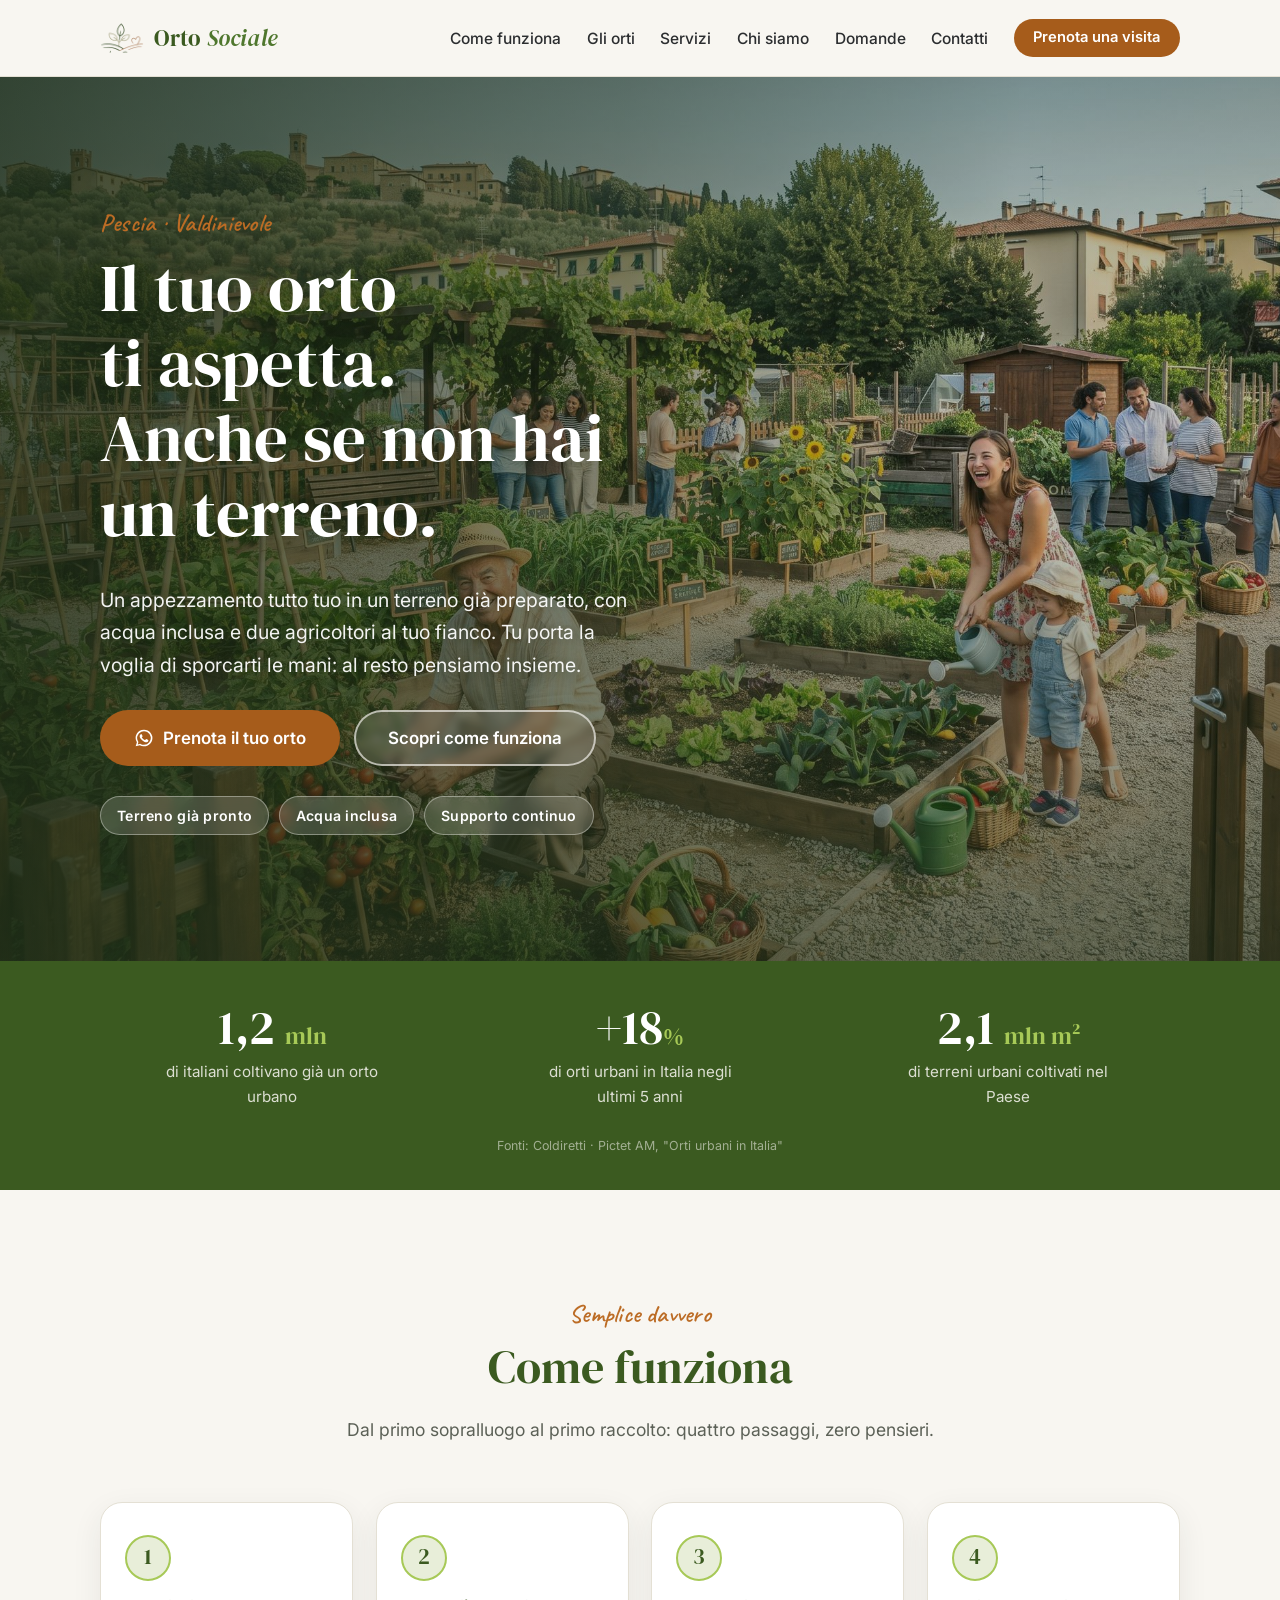
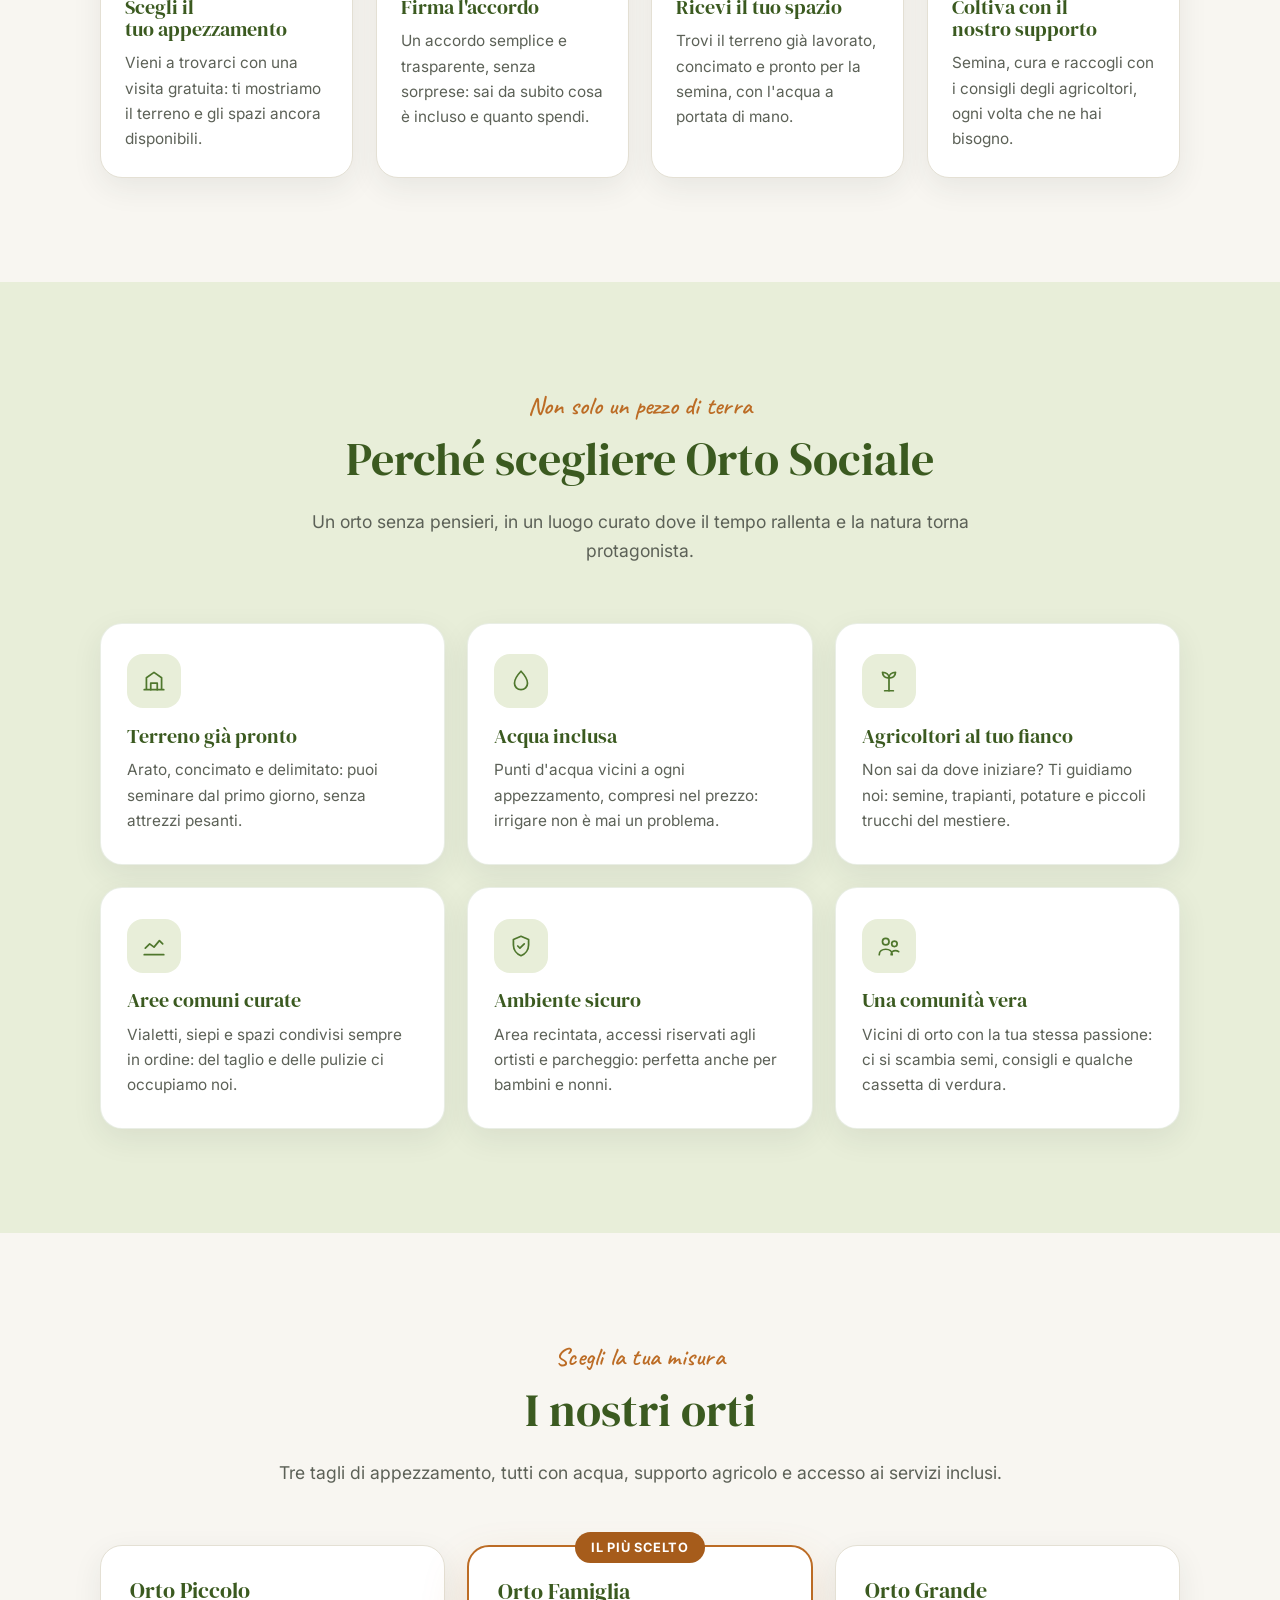
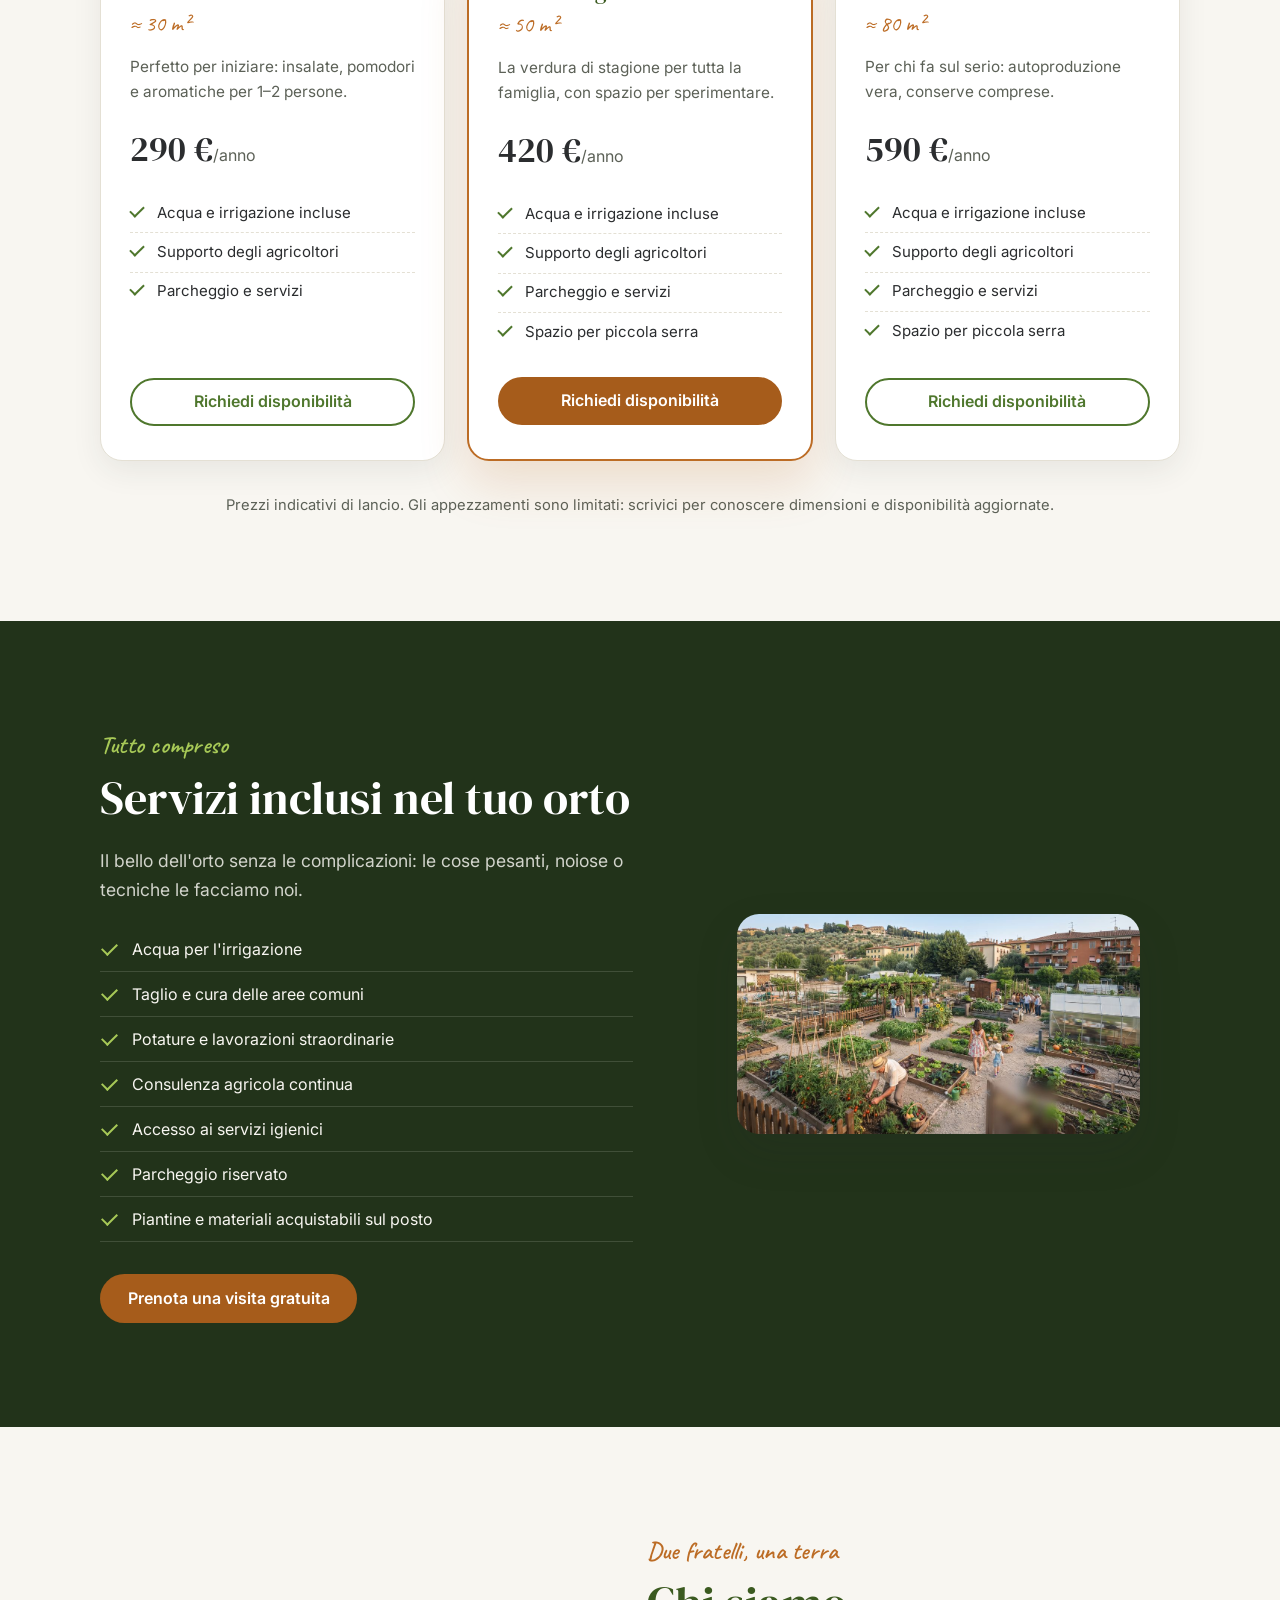
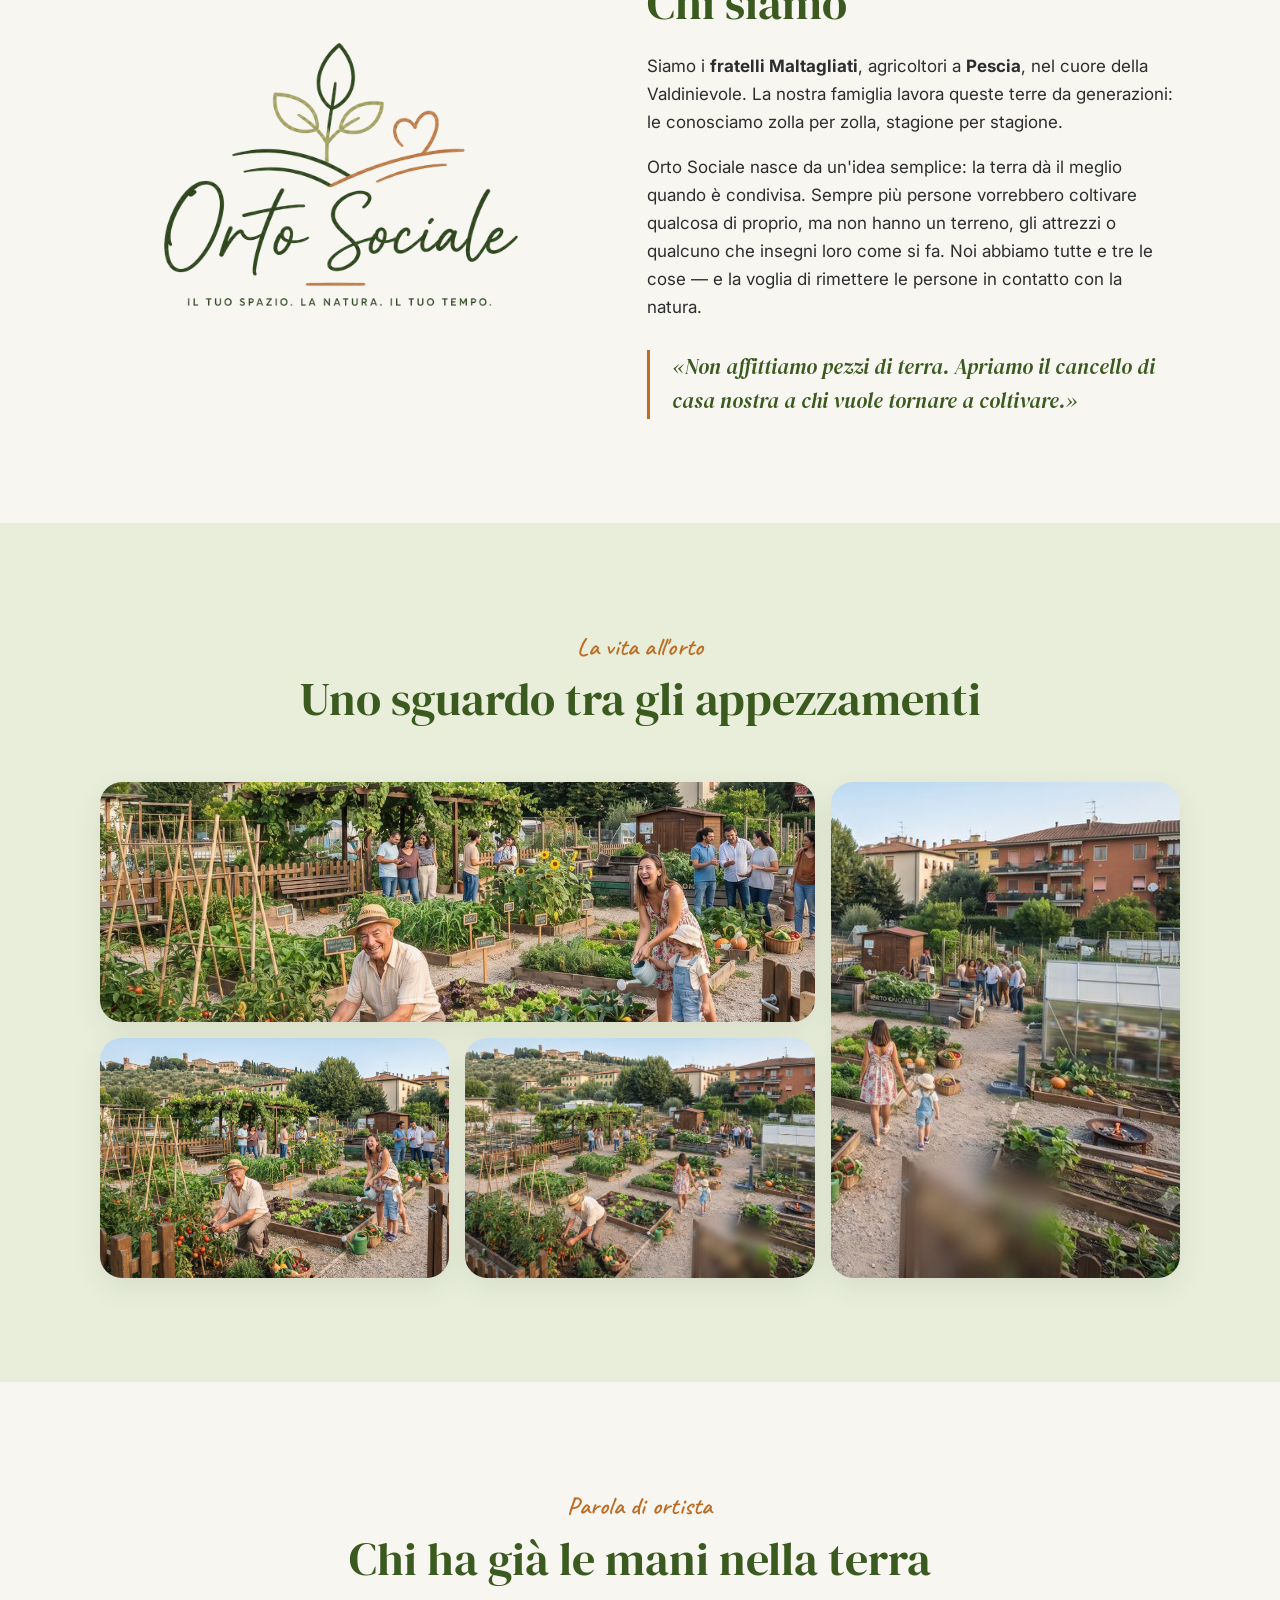
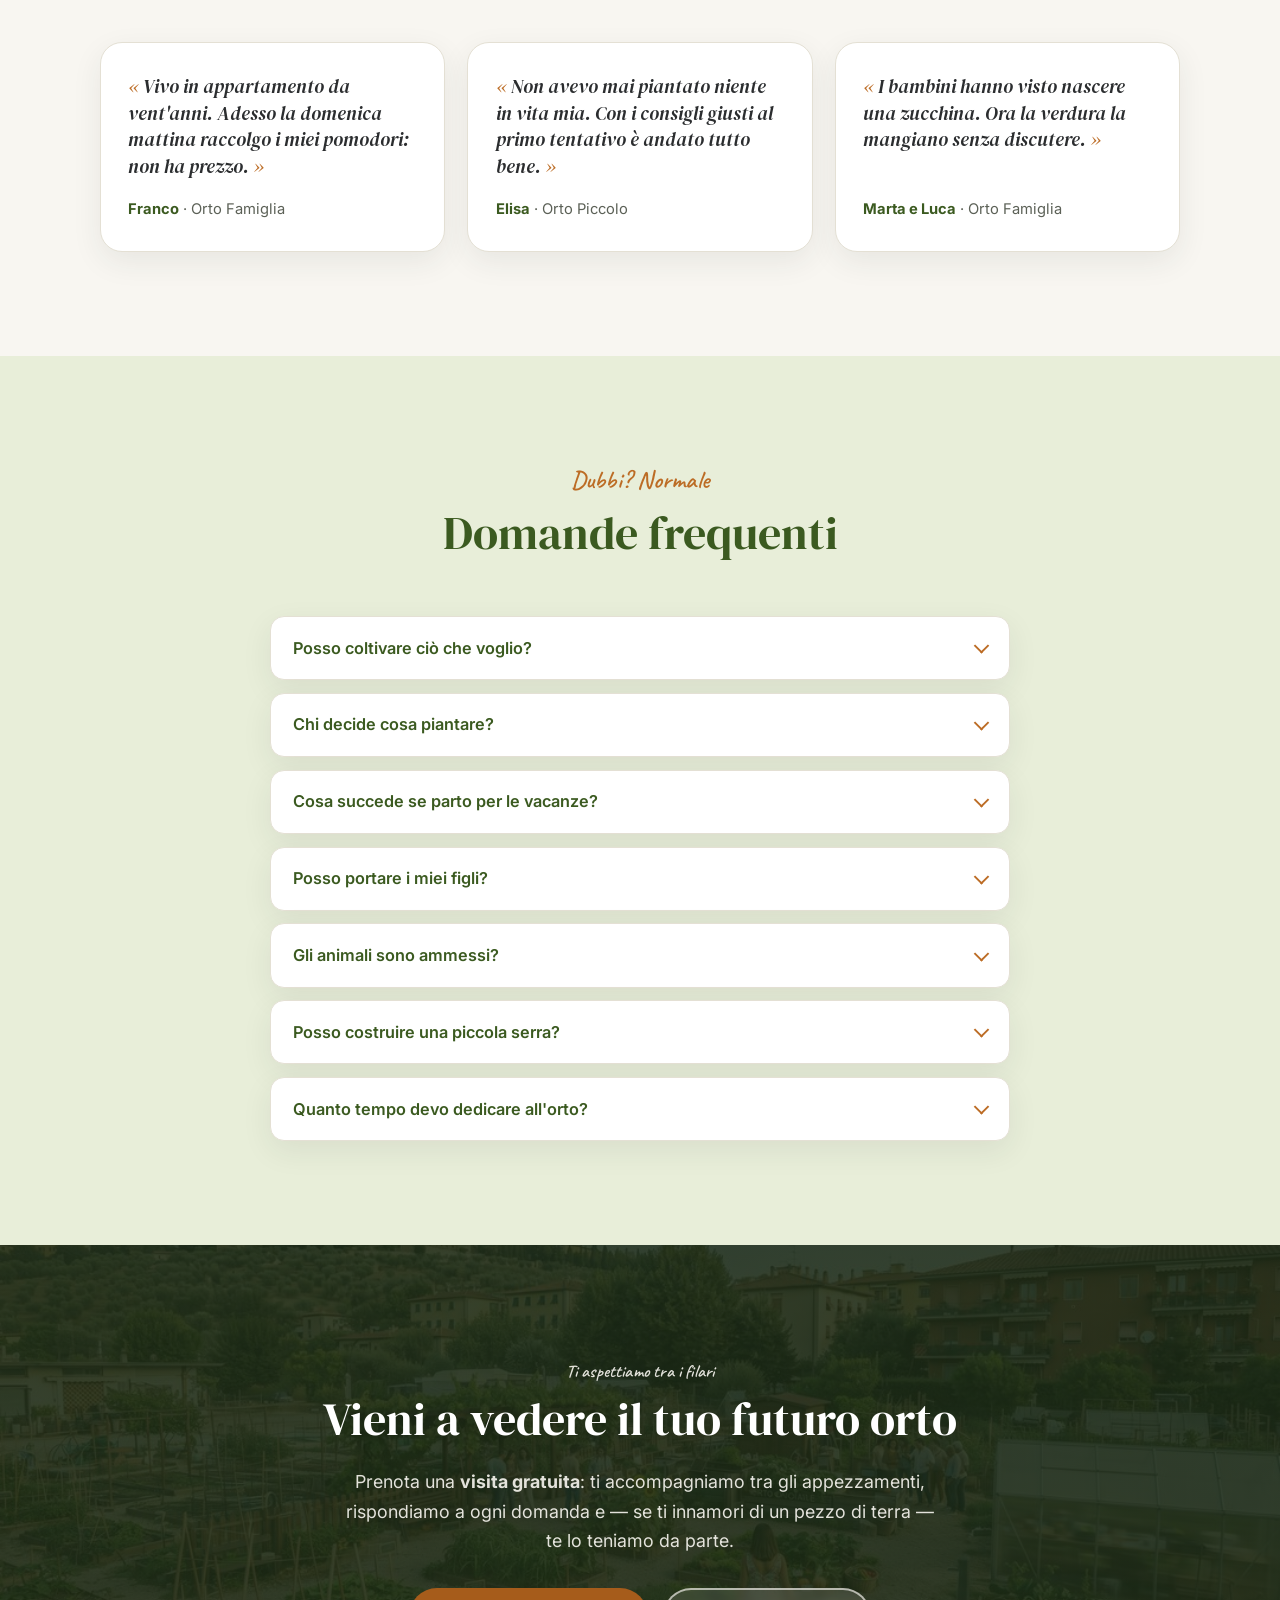
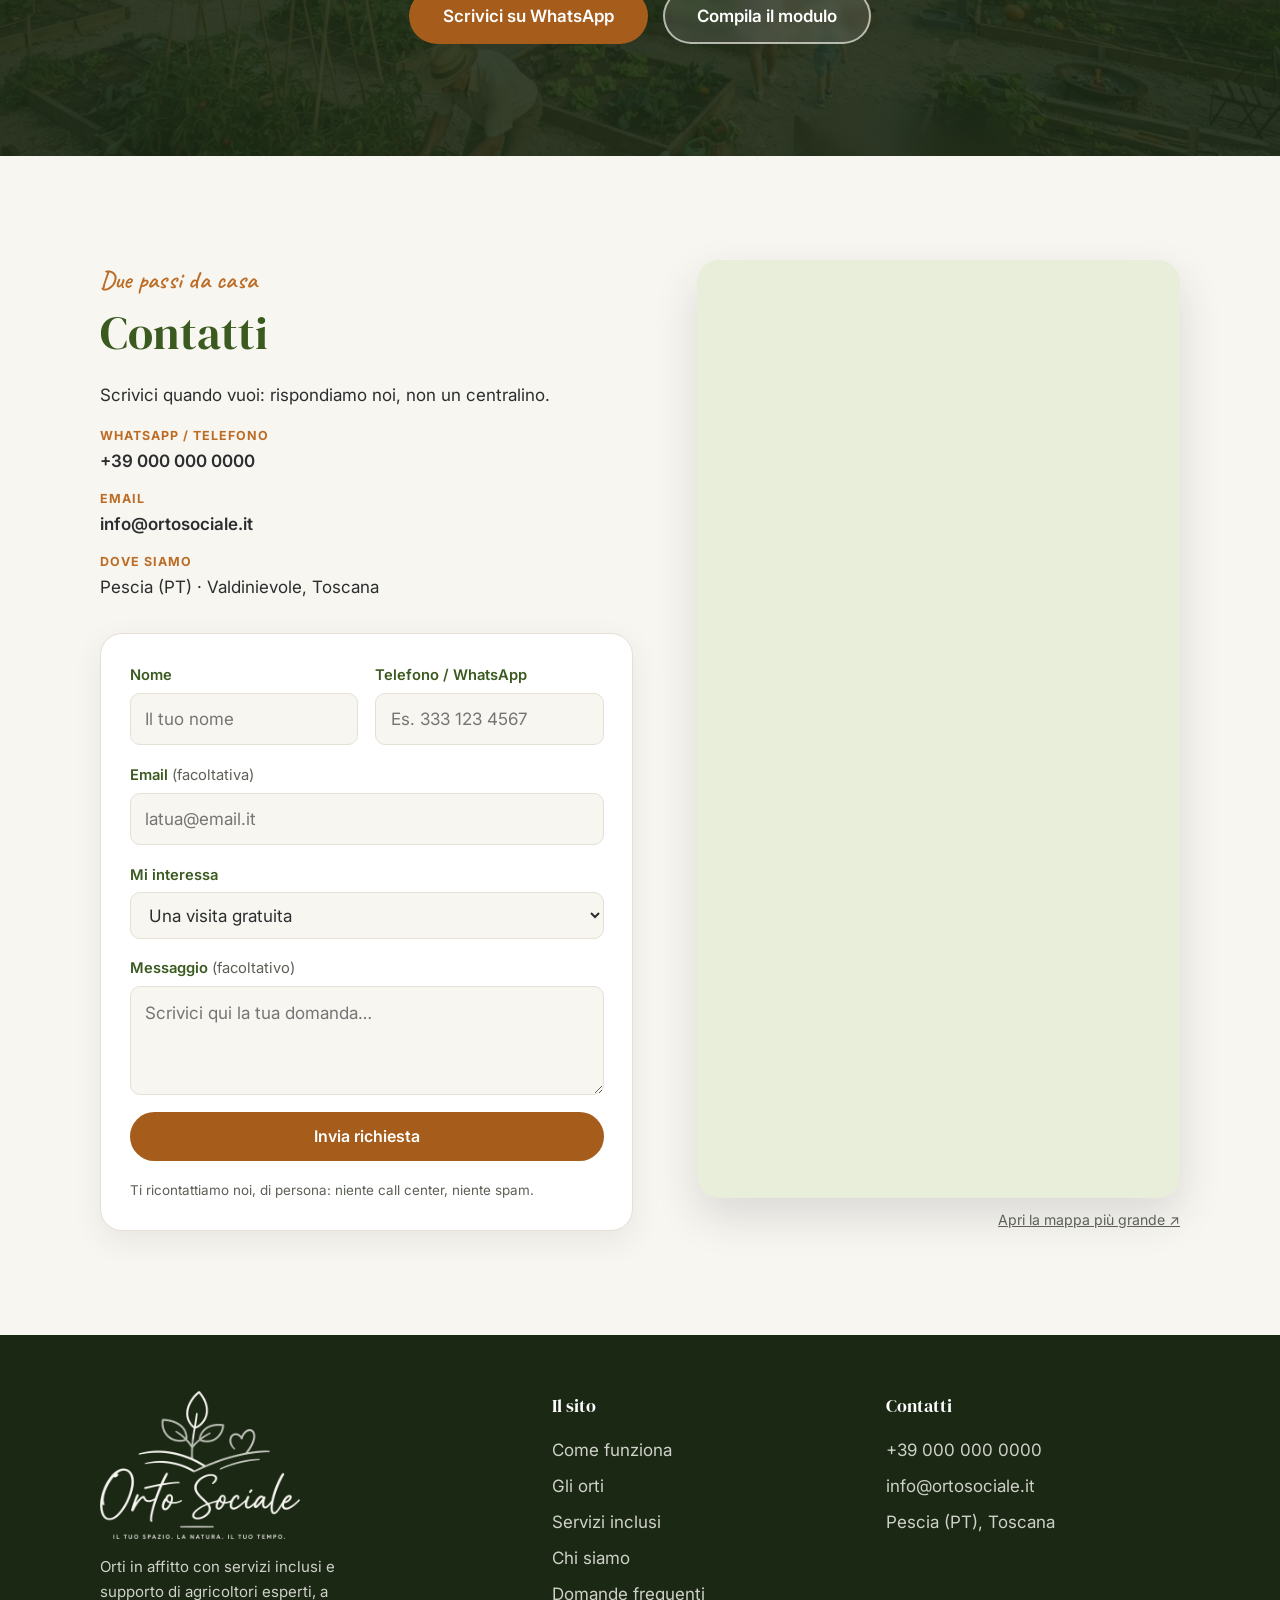
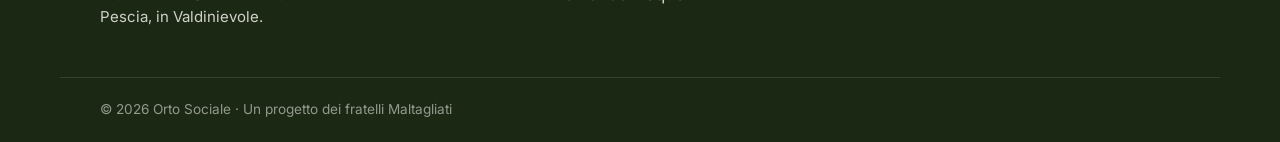
==== commit c55133ce: "Modulo richieste: salvataggio su Google Sheet via Apps Script + pagina di ringraziamento - form: agg" ====
--- a/index.html
+++ b/index.html
@@ -453,10 +453,20 @@
             <span>Pescia (PT) · Valdinievole, Toscana</span>
           </li>
         </ul>
-        <form class="contact-form" id="contact-form" aria-label="Modulo di contatto">
+        <form class="contact-form" id="contact-form" aria-label="Modulo di richiesta">
+          <div class="form-grid">
+            <div class="form-row">
+              <label for="f-name">Nome</label>
+              <input type="text" id="f-name" name="name" required autocomplete="name" placeholder="Il tuo nome">
+            </div>
+            <div class="form-row">
+              <label for="f-phone">Telefono / WhatsApp</label>
+              <input type="tel" id="f-phone" name="phone" required autocomplete="tel" inputmode="tel" placeholder="Es. 333 123 4567">
+            </div>
+          </div>
           <div class="form-row">
-            <label for="f-name">Nome</label>
-            <input type="text" id="f-name" name="name" required autocomplete="name" placeholder="Il tuo nome">
+            <label for="f-email">Email <span class="optional">(facoltativa)</span></label>
+            <input type="email" id="f-email" name="email" autocomplete="email" placeholder="latua@email.it">
           </div>
           <div class="form-row">
             <label for="f-interest">Mi interessa</label>
@@ -472,8 +482,13 @@
             <label for="f-msg">Messaggio <span class="optional">(facoltativo)</span></label>
             <textarea id="f-msg" name="message" rows="3" placeholder="Scrivici qui la tua domanda…"></textarea>
           </div>
-          <button type="submit" class="btn btn-terra">Invia su WhatsApp</button>
-          <p class="form-note">Il messaggio si apre in WhatsApp già scritto: ti basta premere invio.</p>
+          <!-- honeypot anti-spam: nascosto agli umani, riempito dai bot -->
+          <div class="hp-field" aria-hidden="true">
+            <label for="f-website">Non compilare questo campo</label>
+            <input type="text" id="f-website" name="website" tabindex="-1" autocomplete="off">
+          </div>
+          <button type="submit" class="btn btn-terra" id="submit-btn">Invia richiesta</button>
+          <p class="form-note" id="form-note">Ti ricontattiamo noi, di persona: niente call center, niente spam.</p>
         </form>
       </div>
       <div class="split-media map-wrap">
--- a/assets/css/style.css
+++ b/assets/css/style.css
@@ -405,7 +405,13 @@
   border-radius: var(--radius-lg); padding: 1.8rem; box-shadow: var(--shadow);
   display: grid; gap: 1.1rem;
 }
+.form-grid { display: grid; grid-template-columns: 1fr 1fr; gap: 1.1rem; }
 .form-row { display: grid; gap: .35rem; }
+.hp-field { position: absolute; left: -9999px; width: 1px; height: 1px; overflow: hidden; }
+#submit-btn[disabled] { opacity: .7; cursor: progress; }
+@media (max-width: 520px) {
+  .form-grid { grid-template-columns: 1fr; gap: 1.1rem; }
+}
 .form-row label { font-weight: 600; font-size: .92rem; color: var(--verde-scuro); }
 .form-row .optional { font-weight: 400; color: var(--ink-soft); }
 .form-row input, .form-row select, .form-row textarea {
@@ -445,6 +451,31 @@
   padding-block: 1.3rem; font-size: .85rem; color: rgba(248, 246, 241, .55);
 }
 .footer-bottom p { margin: 0; }
+
+/* ---------- Pagina di ringraziamento ---------- */
+.thanks {
+  min-height: calc(100vh - var(--header-h));
+  display: flex; align-items: center;
+  background:
+    radial-gradient(120% 90% at 50% 0%, var(--salvia-soft) 0%, var(--crema) 60%);
+  padding-block: clamp(3rem, 8vw, 5rem);
+}
+.thanks-inner { max-width: 640px; margin-inline: auto; text-align: center; }
+.thanks-icon {
+  display: inline-grid; place-items: center;
+  width: 84px; height: 84px; border-radius: 50%;
+  background: var(--bianco); color: var(--verde);
+  border: 2px solid var(--salvia);
+  box-shadow: var(--shadow); margin-bottom: 1.4rem;
+  animation: pop-in .5s cubic-bezier(.17, .89, .32, 1.28) both;
+}
+@keyframes pop-in { from { opacity: 0; transform: scale(.6); } to { opacity: 1; transform: scale(1); } }
+@media (prefers-reduced-motion: reduce) { .thanks-icon { animation: none; } }
+.thanks h1 { color: var(--verde-scuro); font-size: clamp(2.1rem, 5vw, 3.2rem); }
+.thanks-sub { font-size: 1.15rem; color: var(--ink-soft); max-width: 34rem; margin: 0 auto 2rem; }
+.thanks-actions { display: flex; flex-wrap: wrap; gap: .9rem; justify-content: center; margin-bottom: 2rem; }
+.thanks-note { font-size: .95rem; color: var(--ink-soft); }
+.footer-bottom-solo { border-top: 0; }
 
 /* ---------- Barra CTA mobile ---------- */
 .mobile-cta {
